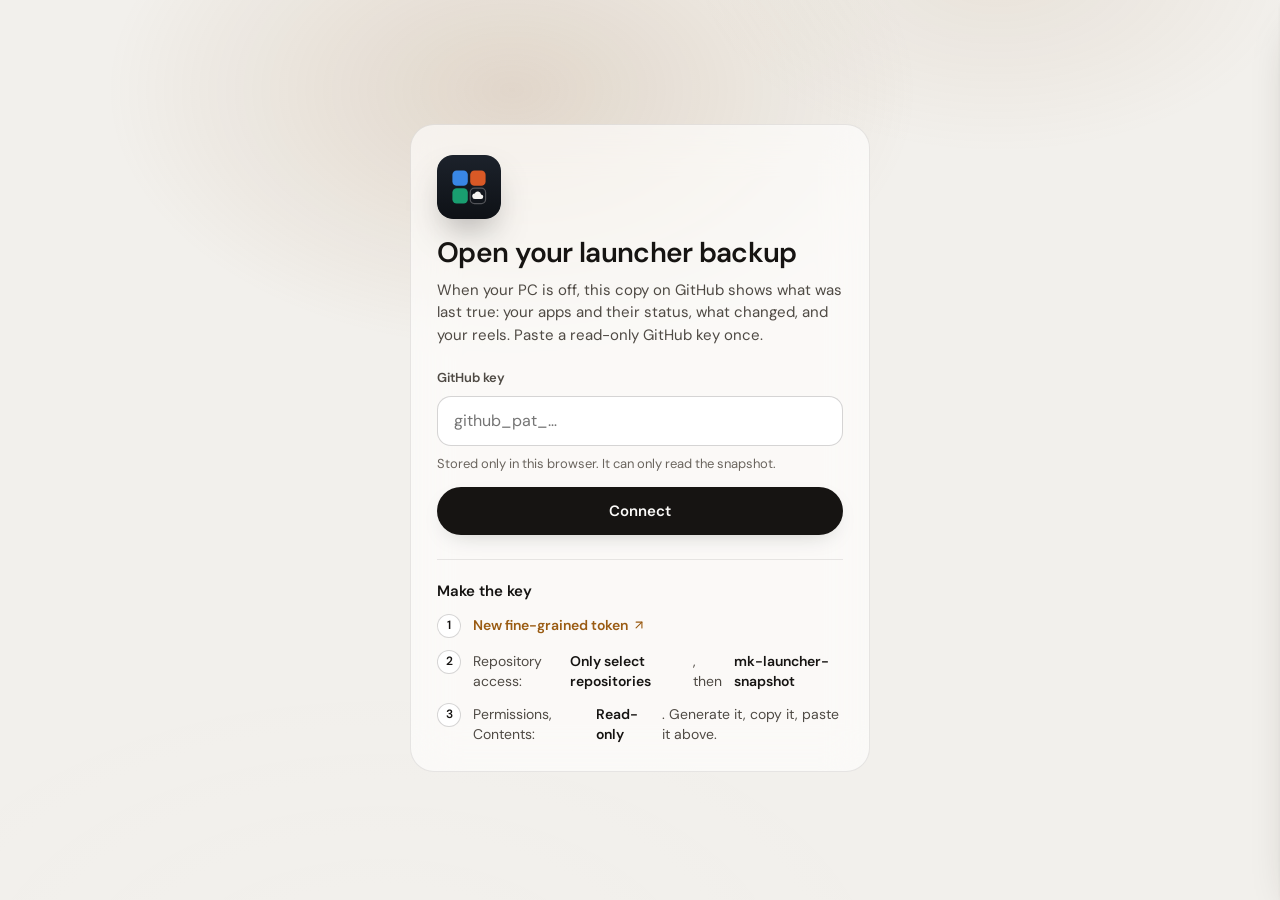
==== news/index.html @ 752cb2a4 "Publish the launcher shell 1.3.0" ====
<!doctype html>
<html lang="en">
<head>
  <meta charset="utf-8">
  <meta name="mkl-mode" content="backup">
  <meta name="mkl-snapshot" content="Mohamed3042/mk-launcher-snapshot">
  <meta http-equiv="Content-Security-Policy" content="default-src 'self'; script-src 'self'; style-src 'self' 'unsafe-inline'; img-src 'self' data: blob: https:; connect-src 'self' https:; font-src 'self'; manifest-src 'self'; worker-src 'self'; media-src 'self' blob:; frame-src 'none'; object-src 'none'; base-uri 'none'; form-action 'none'">
  <meta name="referrer" content="no-referrer">
  <meta name="viewport" content="width=device-width, initial-scale=1, viewport-fit=cover">
  <title>MK News · Backup</title>
  <meta name="description" content="Mohamed's AI news: what changed and what it means for his own apps.">
  <meta name="color-scheme" content="dark">
  <meta name="theme-color" content="#0b0908">
  <meta name="apple-mobile-web-app-capable" content="yes">
  <meta name="mobile-web-app-capable" content="yes">
  <meta name="apple-mobile-web-app-status-bar-style" content="black-translucent">
  <meta name="apple-mobile-web-app-title" content="MK News">
  <link rel="manifest" href="../manifest.webmanifest">
  <link rel="icon" href="../icons/news.svg" type="image/svg+xml">
  <link rel="apple-touch-icon" href="../icons/news-apple-touch-icon.png">
  <link rel="preload" href="../fonts/dm-sans-latin-400-normal.woff2" as="font" type="font/woff2" crossorigin>
  <link rel="preload" href="../fonts/dm-sans-latin-600-normal.woff2" as="font" type="font/woff2" crossorigin>
  <link rel="preload" href="../fonts/cormorant-garamond-latin-500-normal.woff2" as="font" type="font/woff2" crossorigin>
  <link rel="stylesheet" href="news.css">
  <script type="module" src="news.js"></script>
</head>
<body data-view="home">
  <a class="skip" href="#view">Skip to the stories</a>
  <div class="light" id="light" aria-hidden="true"><canvas width="48" height="27"></canvas></div>
  <header class="bar" id="bar"><span class="wordmark">MK News</span></header>
  <div class="masthead">
    <nav class="chips" id="chips" aria-label="Topics"></nav>
    <p class="edition" id="edition" aria-live="polite"></p>
  </div>
  <main id="view" tabindex="-1"></main>
  <nav class="tabbar" id="tabbar" aria-label="Sections"></nav>
  <div class="sheet" id="sheet" hidden></div>
  <div class="toast" id="toast" role="status" aria-live="polite"></div>
  <noscript><p style="padding:24px;color:#f7f2ea">MK News needs JavaScript.</p></noscript>
</body>
</html>
---- news/news.css ----
/* MK News, the Newsreel. Its own world, the sibling of MK Cinema: a warm dark room lit by the story on show
   (ambient.js), frosted capsules for the controls that float over pictures, one white pill for the action that
   matters (Ask Claude), amber for kickers. Cormorant Garamond for the wordmark and headlines in rows, DM Sans for
   everything you operate. No launcher styles are loaded here. */

@font-face { font-family: "Cormorant Garamond"; src: url("../fonts/cormorant-garamond-latin-400-normal.woff2") format("woff2"); font-weight: 400; font-display: swap; }
@font-face { font-family: "Cormorant Garamond"; src: url("../fonts/cormorant-garamond-latin-500-normal.woff2") format("woff2"); font-weight: 500; font-display: swap; }
@font-face { font-family: "DM Sans"; src: url("../fonts/dm-sans-latin-400-normal.woff2") format("woff2"); font-weight: 400; font-display: swap; }
@font-face { font-family: "DM Sans"; src: url("../fonts/dm-sans-latin-600-normal.woff2") format("woff2"); font-weight: 600; font-display: swap; }
@font-face {
  font-family: "Noto Sans Arabic"; src: url("../fonts/noto-sans-arabic-arabic-400-normal.woff2") format("woff2");
  font-weight: 400; font-display: swap; unicode-range: U+0600-06FF, U+0750-077F, U+08A0-08FF, U+FB50-FDFF, U+FE70-FEFF;
}
@font-face {
  font-family: "Noto Sans Arabic"; src: url("../fonts/noto-sans-arabic-arabic-600-normal.woff2") format("woff2");
  font-weight: 600; font-display: swap; unicode-range: U+0600-06FF, U+0750-077F, U+08A0-08FF, U+FB50-FDFF, U+FE70-FEFF;
}

:root {
  color-scheme: dark;
  --ink: #0b0908;                         /* the room: warm near-black, never blue */
  --card-bg: rgb(20 16 14 / 0.8);
  --text: #f7f2ea;
  --text-2: #cdc3b6;
  --text-3: #998e82;
  --amber: #e8a24a;                       /* kickers, bars, accents */
  --amber-2: #f4cb91;
  --amber-3: #b9772f;
  --amber-soft: rgb(232 162 74 / 0.13);
  --coral: #ef7a5d;
  --green: #4fd394;
  --line: rgb(255 236 214 / 0.085);
  --line-2: rgb(255 236 214 / 0.15);
  --glass: rgb(255 244 232 / 0.085);
  --glass-hover: rgb(255 244 232 / 0.16);
  --glass-line: rgb(255 240 225 / 0.15);
  --glass-edge: inset 0 1px 0 rgb(255 255 255 / 0.1);
  --smoke: rgb(18 14 12 / 0.46);
  --frost: blur(22px) saturate(150%);
  --warm: radial-gradient(120% 140% at 88% 38%, rgb(232 162 74 / 0.5), rgb(122 66 24 / 0.22) 42%, transparent 72%), linear-gradient(100deg, #0d0a09 30%, #24170d);
  --serif: "Cormorant Garamond", "Noto Sans Arabic", "Iowan Old Style", Georgia, serif;
  --sans: "DM Sans", "Noto Sans Arabic", ui-sans-serif, system-ui, -apple-system, "Segoe UI", sans-serif;
  --ease: cubic-bezier(0.2, 0.8, 0.2, 1);
  --g: clamp(18px, 3.9vw, 56px);          /* page gutter: 56 px at 1440 */
  --r-card: 16px;
  --safe-b: env(safe-area-inset-bottom, 0px);
  --panel: #1a1512;                       /* charts.js rings its dots with this */
}

/* ---------- base ---------- */
*, *::before, *::after { box-sizing: border-box; }
html { background: var(--ink); -webkit-text-size-adjust: 100%; text-size-adjust: 100%; }
body {
  margin: 0; min-width: 300px; min-height: 100svh; position: relative; isolation: isolate; overflow-x: clip;
  background: var(--ink); color: var(--text); font: 400 15px/1.5 var(--sans);
  -webkit-font-smoothing: antialiased; -moz-osx-font-smoothing: grayscale; caret-color: var(--amber);
}
a { color: inherit; text-decoration: none; }
button, input, textarea { font: inherit; color: inherit; }
button { -webkit-tap-highlight-color: transparent; touch-action: manipulation; }
a { -webkit-tap-highlight-color: transparent; }
:focus-visible { outline: 2px solid #fff; outline-offset: 3px; }
::selection { background: rgb(232 162 74 / 0.38); color: #fff; }
.sr { position: absolute; width: 1px; height: 1px; overflow: hidden; clip: rect(0 0 0 0); white-space: nowrap; }
.skip { position: absolute; left: 12px; top: -60px; z-index: 99; padding: 13px 18px; border-radius: 999px; background: #fff; color: #0b0908; font-weight: 600; }
.skip:focus { top: 12px; }
.i { width: 18px; height: 18px; flex: none; }
#view { outline: none; padding-bottom: 24px; }

/* ---------- the light: the billboard's picture as a soft wash under the top of the page ---------- */
.light {
  position: absolute; inset: 0 0 auto; height: min(1250px, 150vh); z-index: -2; overflow: hidden; pointer-events: none;
  opacity: 0; transition: opacity 1.6s var(--ease);
  -webkit-mask-image: linear-gradient(#000 40%, transparent); mask-image: linear-gradient(#000 40%, transparent);
}
.light canvas { position: absolute; inset: -12%; width: 124%; height: 124%; filter: blur(64px) saturate(1.3) brightness(0.48); }
.light::after { content: ""; position: absolute; inset: 0; background: linear-gradient(90deg, rgb(11 9 8 / 0.9), rgb(11 9 8 / 0.58) 34%, rgb(11 9 8 / 0.16) 60%, transparent 80%); }
.light.lit { opacity: 0.95; }
.light.lit.dim { opacity: 0.42; }

/* ---------- frosted pieces ---------- */
.glassy, .tabs, .search, .round, .seg, .pill.glass {
  -webkit-backdrop-filter: var(--frost); backdrop-filter: var(--frost);
}
.round {
  display: grid; place-items: center; width: 44px; height: 44px; padding: 0; border-radius: 50%; cursor: pointer;
  background: var(--glass); border: 1px solid var(--glass-line); box-shadow: var(--glass-edge); color: #fff;
  transition: background 0.25s, opacity 0.3s, transform 0.3s var(--ease);
}
.round .i { width: 20px; height: 20px; }
.round.sm { width: 32px; height: 32px; }
.round.sm .i { width: 16px; height: 16px; }
.round:hover { background: var(--glass-hover); }
.round:disabled { opacity: 0.3; cursor: default; }
.round:active:not(:disabled) { transform: scale(0.94); }

.pill {
  position: relative; display: inline-flex; align-items: center; justify-content: center; gap: 9px; flex: none;
  height: 38px; padding: 0 19px 0 15px; border-radius: 999px; border: 0; cursor: pointer; white-space: nowrap;
  font: 600 14.5px/1 var(--sans); letter-spacing: 0.005em;
  transition: transform 0.3s var(--ease), background 0.25s, box-shadow 0.25s, color 0.25s, border-color 0.25s;
}
.pill .i { width: 17px; height: 17px; }
.pill.white { background: #fff; color: #0b0908; box-shadow: 0 12px 30px -14px rgb(0 0 0 / 0.75); }
.pill.white:hover { background: #fff8ef; transform: scale(1.03); }
.pill.glass { background: rgb(255 244 232 / 0.1); color: #fff; border: 1px solid rgb(255 240 225 / 0.2); box-shadow: var(--glass-edge); }
.pill.glass:hover { background: rgb(255 244 232 / 0.18); transform: scale(1.03); }
.pill.glass[aria-pressed="true"] { color: var(--amber-2); border-color: rgb(232 162 74 / 0.42); }
.pill.quiet { background: none; color: var(--text-2); border: 1px solid var(--line-2); }
.pill.quiet:hover { color: #fff; border-color: rgb(255 240 225 / 0.3); }
.pill:active { transform: scale(0.97); }
.pill.lg { height: 48px; padding: 0 28px 0 22px; gap: 11px; font-size: 16.5px; }
.pill.lg .i { width: 20px; height: 20px; }
.pill.sm { height: 34px; padding: 0 15px 0 12px; gap: 7px; font-size: 13.5px; }
.pill.sm .i { width: 15px; height: 15px; }

/* A 44 px tap target that draws a slimmer pill inside it. */
.chip {
  position: relative; isolation: isolate; display: inline-flex; align-items: center; justify-content: center; flex: none;
  min-height: 44px; padding: 0 17px; border: 0; border-radius: 999px; background: none; cursor: pointer; white-space: nowrap;
  color: rgb(255 248 240 / 0.9); font: 400 13.5px/1 var(--sans); transition: color 0.25s;
}
.chip::before {
  content: ""; position: absolute; inset: 6px 0; z-index: -1; border-radius: 999px;
  background: var(--smoke); border: 1px solid var(--glass-line); box-shadow: var(--glass-edge);
  -webkit-backdrop-filter: var(--frost); backdrop-filter: var(--frost); transition: background 0.25s, border-color 0.25s;
}
.chip:hover::before { background: var(--glass-hover); }
.chip[aria-pressed="true"], .chip[aria-current="page"], .chip[aria-current="true"] { color: #0b0908; font-weight: 600; }
.chip[aria-pressed="true"]::before, .chip[aria-current="page"]::before, .chip[aria-current="true"]::before { background: #fff; border-color: #fff; }
.chip.sm { padding: 0 14px; font-size: 13px; }
.chip.sm::before { inset: 7px 0; }

.link {
  display: inline-flex; align-items: center; gap: 6px; padding: 0; border: 0; background: none; cursor: pointer;
  color: var(--amber-2); font: inherit; text-decoration: none;
}
.link:hover { color: #fff; }
.link .i { width: 14px; height: 14px; }
.link:disabled { opacity: 0.5; cursor: default; }

/* ---------- the bar: wordmark, tabs, search, the way back ---------- */
.bar {
  position: sticky; top: 0; z-index: 40; display: flex; align-items: center; gap: 20px;
  padding: calc(12px + env(safe-area-inset-top, 0px)) var(--g) 8px;
  background: rgb(11 9 8 / calc(var(--bar, 0) * 0.74));
  -webkit-backdrop-filter: blur(calc(var(--bar, 0) * 22px)) saturate(calc(1 + var(--bar, 0) * 0.4));
  backdrop-filter: blur(calc(var(--bar, 0) * 22px)) saturate(calc(1 + var(--bar, 0) * 0.4));
  box-shadow: 0 1px 0 rgb(255 240 225 / calc(var(--bar, 0) * 0.07));
}
.wordmark { flex: 1 1 0; min-width: max-content; font: 500 42px/1 var(--serif); letter-spacing: -0.01em; color: #fff; white-space: nowrap; padding: 4px 0; }
.bar-mid { flex: none; display: flex; align-items: center; gap: 16px; }
.tabs {
  position: relative; display: flex; padding: 4px; border-radius: 999px;
  background: var(--glass); border: 1px solid var(--glass-line); box-shadow: var(--glass-edge), 0 10px 30px rgb(0 0 0 / 0.25);
}
.tab {
  position: relative; z-index: 1; display: grid; place-items: center; min-height: 36px; padding: 0 27px; border-radius: 999px;
  color: rgb(255 248 240 / 0.86); font: 600 14px/1 var(--sans); transition: color 0.35s var(--ease);
}
.tab:hover { color: #fff; }
.tab[aria-current="page"] { color: #0b0908; }
.tabs > .ink, .seg > .ink {
  position: absolute; left: 0; top: 4px; bottom: 4px; width: var(--w, 0); border-radius: 999px; background: #fff;
  box-shadow: 0 2px 12px rgb(0 0 0 / 0.25); transform: translateX(var(--x, 0)); opacity: 0;
}
.ready > .ink { transition: transform 0.45s var(--ease), width 0.45s var(--ease), opacity 0.2s; }
.search {
  display: flex; align-items: center; gap: 10px; width: 290px; height: 46px; padding: 0 18px; border-radius: 999px; cursor: text;
  background: var(--smoke); border: 1px solid var(--glass-line); box-shadow: var(--glass-edge); color: var(--text-2);
}
.search:focus-within { box-shadow: 0 0 0 2px rgb(255 255 255 / 0.85); }
.search input { flex: 1; min-width: 0; height: 100%; border: 0; background: none; outline: none; color: var(--text); font: 400 14.5px var(--sans); }
.search input::placeholder { color: var(--text-3); }
.search input::-webkit-search-cancel-button { -webkit-appearance: none; appearance: none; }
.bar-end { flex: 1 1 0; display: flex; align-items: center; justify-content: flex-end; gap: 10px; }
.launcher { display: inline-flex; align-items: center; gap: 7px; padding: 10px 2px; color: rgb(255 248 240 / 0.92); font-size: 14px; text-shadow: 0 1px 2px rgb(0 0 0 / 0.6), 0 0 18px rgb(0 0 0 / 0.9); transition: color 0.2s; }
.launcher .i { filter: drop-shadow(0 0 6px rgb(0 0 0 / 0.9)); }
.launcher:hover { color: #fff; }
.launcher .i { width: 16px; height: 16px; }
.phone-only { display: none; }

/* ---------- masthead: topic chips and the edition line ---------- */
.masthead { display: flex; flex-direction: column; padding: 0 var(--g); }
.chips { display: flex; flex-wrap: wrap; justify-content: center; gap: 0 10px; margin-top: -8px; }
.edition { margin: 0; display: flex; flex-wrap: wrap; align-items: center; color: var(--text-2); font-size: 14px; min-height: 24px; }
.edition i { font-style: normal; margin: 0 9px; color: var(--text-3); }
.edition .ed-a { display: inline-flex; align-items: center; gap: 7px; }
.edition .ed-a .i { width: 16px; height: 16px; color: var(--amber); }
.edition .link { color: var(--text-2); }
.edition .link:hover { color: #fff; }
.page .empty { margin: 8px 0 0; }
.pulse { width: 8px; height: 8px; border-radius: 50%; background: var(--amber); animation: pulse 1.3s ease-in-out infinite; }
@keyframes pulse { 50% { opacity: 0.3; transform: scale(0.7); } }
body[data-view="saved"] .chips { display: none; }
body[data-view="discover"] .masthead { margin-bottom: 4px; }

.wordmark, .row-head h2, .card .title, .panel .slide .title, .item-title, .list-head h1, .serif-h, .glass-card h3, .sheet-head h2, .empty h1, .empty h2 { font-variant-numeric: lining-nums; }

/* ---------- kicker: SOURCE · time ---------- */
.kicker { margin: 0; display: flex; flex-wrap: wrap; align-items: baseline; font: 400 12.5px/1.4 var(--sans); letter-spacing: 0.06em; color: var(--text-3); }
.kicker b { font-weight: 400; color: var(--amber); text-transform: uppercase; }
.kicker span { letter-spacing: 0.01em; }
.kicker i { font-style: normal; margin: 0 7px; color: var(--text-3); }

/* ---------- billboard ---------- */
.billboard { position: relative; padding: 26px var(--g) 16px; overflow-x: clip; }
.hero-art {
  position: absolute; z-index: -1; top: calc(-1 * var(--lift, 0px)); right: 0; width: min(72vw, 1240px); aspect-ratio: 16 / 9; pointer-events: none;
  -webkit-mask-image: linear-gradient(90deg, transparent 0%, #000 36%), linear-gradient(rgb(0 0 0 / 0.32), #000 20%, #000 56%, transparent 97%);
  -webkit-mask-composite: source-in;
  mask-image: linear-gradient(90deg, transparent 0%, #000 36%), linear-gradient(rgb(0 0 0 / 0.32), #000 20%, #000 56%, transparent 97%);
  mask-composite: intersect;
}
.hero-img { display: block; width: 100%; height: 100%; object-fit: cover; object-position: 62% 50%; opacity: 0; transform: scale(1.03); transition: opacity 1.4s var(--ease), transform 2.4s var(--ease); }
.hero-img.on { opacity: 1; transform: none; }
.hero-copy { position: relative; max-width: 640px; }
.billboard .kicker { font-size: 14px; }
.billboard h1 {
  margin: 10px 0 0; font: 600 clamp(36px, 3.5vw, 58px)/0.98 var(--sans); letter-spacing: -0.028em; color: #fff;
  text-wrap: balance; text-shadow: 0 4px 40px rgb(0 0 0 / 0.4);
}
.billboard h1 a:hover { text-decoration: underline; text-decoration-thickness: 2px; text-underline-offset: 6px; text-decoration-color: rgb(255 255 255 / 0.35); }
.hero-line { margin: 10px 0 0; max-width: 580px; color: var(--text-2); font-size: 16px; white-space: nowrap; overflow: hidden; text-overflow: ellipsis; }
.hero-line.why { display: flex; gap: 8px; align-items: center; color: #fbe5c4; }
.hero-line .i { color: var(--amber); }
.billboard .acts { display: flex; flex-wrap: wrap; gap: 12px; margin-top: 18px; }

/* ---------- rows ---------- */
.rows { display: flex; flex-direction: column; gap: 18px; }
.row-head { display: flex; align-items: center; gap: 14px; padding: 0 var(--g); min-height: 40px; }
.row-head h2 { margin: 0; font: 500 30px/1.1 var(--serif); letter-spacing: -0.005em; color: #fff; }
.row-head h2 a:hover { color: var(--amber-2); }
.see { margin-left: auto; display: inline-flex; align-items: center; gap: 2px; min-height: 40px; color: var(--text-2); font-size: 14px; transition: color 0.2s; }
.see .i { width: 16px; height: 16px; }
.see:hover { color: #fff; }
.paddles { display: none; gap: 8px; }
.row-head .paddles { margin-left: 4px; }
.panel .row-head .paddles { margin-left: auto; }
.viewport { position: relative; }
.track {
  display: flex; gap: 14px; overflow-x: auto; overscroll-behavior-x: contain; scroll-snap-type: x mandatory;
  scroll-padding-inline: var(--g); padding: 10px var(--g) 22px; margin: -2px 0 -14px; scrollbar-width: none;
}
.track::-webkit-scrollbar { display: none; }
.track > * { scroll-snap-align: start; flex: none; }
.edge {
  display: none; position: absolute; top: 10px; bottom: 22px; z-index: 3; width: 64px; padding: 0; border: 0; cursor: pointer;
  place-items: center; color: #fff; opacity: 0; transition: opacity 0.35s var(--ease);
}
.edge.next { right: 0; background: linear-gradient(90deg, transparent, rgb(11 9 8 / 0.9) 72%); }
.edge.prev { left: 0; background: linear-gradient(270deg, transparent, rgb(11 9 8 / 0.9) 72%); }
.edge .i { width: 30px; height: 30px; transition: transform 0.25s var(--ease); }
.edge:hover .i { transform: scale(1.2); }

/* ---------- art: topic artwork (or the story's own picture) behind a card ---------- */
.art { position: absolute; inset: 0; z-index: -1; overflow: hidden; pointer-events: none; }
.art::before {
  content: ""; position: absolute; inset: 0; background-image: var(--art, var(--warm)); background-size: cover; background-repeat: no-repeat;
  background-position: var(--pos, 70% 50%); transform: scale(var(--zoom, 1)); transform-origin: var(--pos, 70% 50%);
  transition: transform 0.9s var(--ease);
}
.art::after {
  content: ""; position: absolute; inset: 0;
  background: linear-gradient(90deg, rgb(12 9 8 / 0.95) 0%, rgb(12 9 8 / 0.84) 30%, rgb(12 9 8 / 0.3) 60%, rgb(12 9 8 / 0) 80%),
              linear-gradient(0deg, rgb(12 9 8 / 0.4), transparent 45%);
}
.art .pic {
  position: absolute; top: 0; right: 0; width: 64%; height: 100%; object-fit: cover; opacity: 0; transition: opacity 0.8s var(--ease);
  -webkit-mask-image: linear-gradient(90deg, transparent, #000 42%); mask-image: linear-gradient(90deg, transparent, #000 42%);
}
.art .pic { filter: brightness(0.8) saturate(0.76) sepia(0.16) contrast(1.04); }
.art .pic.on { opacity: 1; }

/* ---------- cards ---------- */
.card {
  --cw: min(440px, 31vw);
  position: relative; isolation: isolate; display: flex; width: var(--cw); min-height: 176px; border-radius: var(--r-card); overflow: hidden;
  background: var(--card-bg); box-shadow: inset 0 0 0 1px var(--line-2), 0 18px 40px -26px rgb(0 0 0 / 0.9);
  transition: transform 0.45s var(--ease), box-shadow 0.45s var(--ease);
}
.card.wide { --cw: min(660px, 46vw); }
.card:hover { transform: translateY(-4px); box-shadow: inset 0 0 0 1px rgb(255 236 214 / 0.26), 0 28px 50px -24px rgb(0 0 0 / 0.95); }
.card:hover .art::before { transform: scale(calc(var(--zoom, 1) * 1.04)); }
.card { --text-w: 66%; }
.card.wide { --text-w: 60%; }
.card .body { display: flex; flex-direction: column; flex: 1; min-width: 0; padding: 15px 22px 15px; }
.card .kicker, .card .title, .card .state, .card .note, .panel .slide > .kicker, .panel .slide > .title, .panel .slide > .note { max-width: var(--text-w); }
.card .title {
  margin: 7px 0 0; font: 500 24px/1.08 var(--serif); letter-spacing: -0.003em; color: #fff; text-wrap: pretty;
  display: -webkit-box; -webkit-box-orient: vertical; -webkit-line-clamp: 3; overflow: hidden;
}
.card.wide .title { font-size: 25px; -webkit-line-clamp: 2; }
.card .title a:hover { text-decoration: underline; text-decoration-thickness: 1px; text-underline-offset: 4px; text-decoration-color: rgb(255 255 255 / 0.4); }
.stretch::after { content: ""; position: absolute; inset: 0; z-index: 0; border-radius: inherit; }
.stretch:focus-visible { outline: none; }
.stretch:focus-visible::after { outline: 2px solid #fff; outline-offset: -2px; border-radius: var(--r-card); }
.item .stretch:focus-visible::after { outline-offset: 4px; border-radius: 14px; }
.card .acts, .panel .acts, .card .provs, .panel-foot .acts { position: relative; z-index: 1; display: flex; gap: 10px; flex-wrap: wrap; }
.card .acts { margin-top: auto; padding-top: 12px; }
.state { display: inline-flex; align-items: center; gap: 8px; margin: 7px 0 0; font: 600 14.5px/1.3 var(--sans); }
.state .i { width: 11px; height: 11px; }
.state.ok { color: var(--green); }
.state.bad { color: var(--coral); }
.state.big { font-size: 16px; color: #fff; }
.state.big.ok .i { color: var(--green); }
.state.big.bad .i { color: var(--coral); }
.note { margin: 3px 0 0; color: var(--text-2); font-size: 14px; line-height: 1.4; }
.card .note { display: -webkit-box; -webkit-box-orient: vertical; -webkit-line-clamp: 2; overflow: hidden; }
.note.why { display: flex; gap: 7px; color: #fbe5c4; }
.note.why .i { width: 15px; height: 15px; margin-top: 2px; color: var(--amber); }

/* Models & prices: this week's numbers as two amber bars, then the price comparison */
.short-row .card { min-height: 128px; }
.card.digest { --cw: min(900px, 62vw); display: grid; grid-template-columns: minmax(0, 50%) minmax(170px, 26%) 1fr; }
.card.digest { --text-w: 100%; }
.card.digest .body { padding-bottom: 16px; }
.card.digest .title { -webkit-line-clamp: 2; }
.card.digest .art::after { background: linear-gradient(90deg, rgb(12 9 8 / 0.96) 0%, rgb(12 9 8 / 0.88) 55%, rgb(12 9 8 / 0.2) 80%, transparent 92%); }
.mbars { align-self: center; display: grid; gap: 14px; padding: 0 8px 0 4px; }
.mbar { display: grid; grid-template-columns: 84px minmax(40px, 1fr) 20px; align-items: center; gap: 12px; color: var(--text); font-size: 13.5px; }
.mbar i { position: relative; height: 10px; border-radius: 5px; background: rgb(255 236 214 / 0.1); overflow: hidden; }
.mbar i::before { content: ""; position: absolute; inset: 0 auto 0 0; width: calc(var(--v) * 100%); border-radius: 5px; background: linear-gradient(90deg, #f4c27e, var(--amber)); transform-origin: left; animation: grow 1.1s var(--ease) 0.2s both; }
.mbar b { font-weight: 600; color: var(--text); font-size: 13.5px; }
@keyframes grow { from { transform: scaleX(0); } }
.card.compare { --cw: min(470px, 33vw); background: rgb(24 19 17 / 0.84); }
.card.compare { --text-w: 100%; }
.card.compare .title { margin-top: 0; }
.provs { display: flex; flex-wrap: wrap; gap: 0 8px; margin-top: auto; padding-top: 8px; }
.provs .chip { min-height: 40px; padding: 0 13px; font-size: 13px; }

/* ---------- the trio: Trending repos, Papers, Outages ---------- */
.trio { display: grid; grid-template-columns: 1.14fr 1fr 0.94fr; gap: 14px; padding: 0 var(--g); align-items: stretch; }
.trio.n2 { grid-template-columns: 1fr 1fr; }
.trio.n1 { grid-template-columns: 1fr; }
.panel {
  position: relative; isolation: isolate; overflow: hidden; display: flex; flex-direction: column; min-width: 0; min-height: 196px;
  border-radius: var(--r-card); background: var(--card-bg); box-shadow: inset 0 0 0 1px var(--line-2); padding: 14px 0 18px;
}
.panel .row-head { padding: 0 16px 0 20px; min-height: 40px; }
.panel .row-head h2 { font-size: 27px; }
.panel .viewport { flex: 1; display: flex; }
.panel .track { flex: 1; gap: 10px; padding: 8px 20px 6px; margin: 0; scroll-padding-inline: 20px; }
.panel.lit .track { gap: 40px; }
.panel .slide { --text-w: 70%; flex: 0 0 100%; display: flex; flex-direction: column; min-width: 0; }
.panel .slide .title { margin: 6px 0 0; font: 500 22px/1.12 var(--serif); color: #fff; display: -webkit-box; -webkit-box-orient: vertical; -webkit-line-clamp: 2; overflow: hidden; }
.panel .slide .title a:hover { text-decoration: underline; text-underline-offset: 4px; text-decoration-color: rgb(255 255 255 / 0.4); }
.panel .slide .acts { margin-top: auto; padding-top: 14px; }
.panel .slide .state { margin-top: 2px; }
.panel.lit .art::after { background: linear-gradient(90deg, rgb(12 9 8 / 0.95) 0%, rgb(12 9 8 / 0.82) 38%, rgb(12 9 8 / 0.25) 66%, transparent 86%); }
.tile {
  flex: 0 0 calc((100% - 20px) / 2.35); display: flex; align-items: center; gap: 11px; min-width: 0; height: 66px; padding: 0 14px 0 12px;
  border-radius: 12px; border: 1px solid var(--line); background: rgb(255 244 232 / 0.045); color: var(--text); text-align: left; cursor: pointer;
  transition: background 0.25s, border-color 0.25s, box-shadow 0.25s;
}
.tile:hover { background: rgb(255 244 232 / 0.08); }
.tile[aria-pressed="true"] { border-color: rgb(255 255 255 / 0.5); background: rgb(255 244 232 / 0.09); box-shadow: 0 0 0 1px rgb(255 255 255 / 0.12); }
.tile.ghost { cursor: default; animation: shimmer 1.6s linear infinite; background: linear-gradient(90deg, rgb(255 244 232 / 0.03), rgb(255 244 232 / 0.07), rgb(255 244 232 / 0.03)); background-size: 200% 100%; }
.gh { flex: none; display: grid; place-items: center; width: 32px; height: 32px; border-radius: 50%; background: rgb(255 255 255 / 0.94); color: #0b0908; }
.gh .i { width: 18px; height: 18px; }
.gh.lg { width: 44px; height: 44px; }
.gh.lg .i { width: 24px; height: 24px; }
.tile-text { display: grid; gap: 4px; min-width: 0; }
.tile-name { font: 600 13px/1.18 var(--sans); overflow-wrap: anywhere; display: -webkit-box; -webkit-box-orient: vertical; -webkit-line-clamp: 2; overflow: hidden; }
.tile-meta { display: flex; align-items: center; gap: 4px; min-width: 0; overflow: hidden; color: var(--amber); font-size: 12.5px; line-height: 1; white-space: nowrap; }
.tile-meta .i { width: 13px; height: 13px; }
.tile-meta em { font-style: normal; color: var(--text-3); margin-left: 6px; }
.panel-foot { padding: 4px 20px 0; }
.panel-foot .note { margin: 0 0 12px; white-space: nowrap; overflow: hidden; text-overflow: ellipsis; color: var(--text-3); font-size: 13.5px; }
.panel-foot .note b { color: var(--text); font-weight: 600; }
.panel-foot .note a:hover b { color: var(--amber-2); }

/* ---------- Discover ---------- */
.page { padding: 22px var(--g) 40px; }
.seg {
  position: relative; display: inline-flex; padding: 4px; border-radius: 999px; max-width: 100%;
  background: var(--glass); border: 1px solid var(--glass-line); box-shadow: var(--glass-edge);
}
.seg > a, .seg > button {
  position: relative; z-index: 1; display: inline-flex; align-items: center; justify-content: center; gap: 8px; min-height: 38px; padding: 0 20px;
  border: 0; border-radius: 999px; background: none; cursor: pointer; white-space: nowrap;
  color: rgb(255 248 240 / 0.86); font: 600 14px/1 var(--sans); transition: color 0.35s var(--ease);
}
.seg > a:hover, .seg > button:hover { color: #fff; }
.seg > [aria-current="page"], .seg > [aria-pressed="true"] { color: #0b0908 !important; }
.seg .i { width: 16px; height: 16px; }
.page > .seg { margin-bottom: 26px; }
.disc { display: grid; grid-template-columns: minmax(0, 1fr) 360px; gap: 44px; align-items: start; }
.disc-side { position: sticky; top: 92px; display: grid; gap: 14px; }
.list-head { margin-bottom: 8px; }
.list-head h1 { margin: 0; font: 500 46px/1.04 var(--serif); letter-spacing: -0.01em; color: #fff; overflow-wrap: anywhere; }
.list-head p { margin: 8px 0 0; color: var(--text-2); font-size: 15px; max-width: 720px; }
.list-head .link { margin-left: 10px; }
.serif-h { margin: 34px 0 6px; font: 500 32px/1.1 var(--serif); color: #fff; }
.serif-h span { font: 400 15px var(--sans); color: var(--text-3); margin-left: 8px; }
.items { display: flex; flex-direction: column; }
.item { position: relative; display: grid; grid-template-columns: 208px minmax(0, 1fr); column-gap: 24px; row-gap: 0; padding: 22px 0; border-top: 1px solid var(--line); }
.item .item-foot .acts, .item .item-foot .why { position: relative; z-index: 1; }
.item > .thumb, .item > .gh { grid-row: 1 / span 2; }
.item-foot { grid-column: 2; min-width: 0; }
.items > .item:first-child { border-top: 0; }
.thumb { position: relative; isolation: isolate; display: block; aspect-ratio: 16 / 9; border-radius: 12px; overflow: hidden; box-shadow: inset 0 0 0 1px var(--line-2); align-self: start; }
.thumb .art::after { background: linear-gradient(0deg, rgb(12 9 8 / 0.3), transparent 50%); }
.thumb .pic { width: 100%; -webkit-mask-image: none; mask-image: none; }
.item:hover .thumb .art::before { transform: scale(calc(var(--zoom, 1) * 1.05)); }
.item:hover .item-title a { text-decoration: underline; text-decoration-thickness: 1px; text-underline-offset: 4px; text-decoration-color: rgb(255 255 255 / 0.4); }
.item-body { min-width: 0; }
.item-title { margin: 7px 0 0; font: 500 24px/1.14 var(--serif); color: #fff; text-wrap: pretty; overflow-wrap: anywhere; }
.item-title a:hover { text-decoration: underline; text-decoration-thickness: 1px; text-underline-offset: 4px; text-decoration-color: rgb(255 255 255 / 0.4); }
.item-sum { margin: 7px 0 0; color: var(--text-2); font-size: 14.5px; line-height: 1.5; display: -webkit-box; -webkit-box-orient: vertical; -webkit-line-clamp: 2; overflow: hidden; overflow-wrap: anywhere; }
.item .state { margin-top: 8px; font-size: 14px; }
.why { display: flex; gap: 9px; align-items: flex-start; margin: 12px 0 0; padding: 10px 14px; border-radius: 12px; background: var(--amber-soft); color: #fbe5c4; font-size: 14px; line-height: 1.45; }
.why .i { width: 16px; height: 16px; margin-top: 2px; color: var(--amber); }
.item .acts { display: flex; align-items: center; flex-wrap: wrap; gap: 8px; margin-top: 14px; }
.item .acts .tags { margin-left: 4px; }
.tags { display: inline-flex; flex-wrap: wrap; gap: 6px; margin-left: 4px; }
.tag { display: inline-flex; align-items: center; gap: 5px; height: 26px; padding: 0 11px; border-radius: 999px; background: rgb(255 244 232 / 0.06); color: var(--text-2); font-size: 12.5px; white-space: nowrap; }
.tag .i { width: 13px; height: 13px; color: var(--amber); }
.tag.amber { background: var(--amber-soft); color: var(--amber-2); }
.grow { flex: 1; }
.item.repo { grid-template-columns: 44px minmax(0, 1fr); gap: 18px; }
.more { display: flex; justify-content: center; padding: 18px 0 8px; }
.quiet-box { margin: 10px 0; padding: 18px 20px; border-radius: 14px; background: rgb(255 244 232 / 0.04); border: 1px solid var(--line); color: var(--text-2); }
.quiet-box b { color: #fff; font-weight: 600; }
.chip-row { display: flex; flex-wrap: wrap; gap: 0 8px; margin: -6px 0 14px; }
.section { margin-top: 10px; }

.glass-card {
  position: relative; padding: 18px 20px 20px; border-radius: var(--r-card); min-width: 0;
  background: rgb(24 19 16 / 0.62); border: 1px solid var(--line); box-shadow: var(--glass-edge);
  -webkit-backdrop-filter: var(--frost); backdrop-filter: var(--frost);
}
.glass-card h3 { margin: 0; font: 500 25px/1.1 var(--serif); color: #fff; }
.glass-card .sub { margin: 4px 0 14px; color: var(--text-3); font-size: 13px; }
.glass-card > .link { margin-top: 12px; font-size: 14px; }
.glass-card .quiet-box { margin: 4px 0 0; font-size: 14px; }
.glass-card .provs { margin: 0 0 6px; padding: 0; }
.charts { display: grid; grid-template-columns: repeat(2, minmax(0, 1fr)); gap: 16px; }
.charts .wide { grid-column: 1 / -1; }
.items.repos { margin-top: 14px; }
.legend { display: flex; gap: 18px; margin: 4px 0 10px; color: var(--text-2); font-size: 12.5px; }
.legend i { display: inline-block; width: 10px; height: 10px; margin-right: 7px; border-radius: 3px; vertical-align: -1px; }
.skeleton { background: linear-gradient(90deg, rgb(255 244 232 / 0.03), rgb(255 244 232 / 0.07), rgb(255 244 232 / 0.03)); background-size: 200% 100%; animation: shimmer 1.6s linear infinite; border: 0; }
@keyframes shimmer { from { background-position: 200% 0; } to { background-position: -200% 0; } }

/* charts.js marks, in this room's colours */
svg.chart { display: block; overflow: visible; font-family: var(--sans); }
.chart .grid line { stroke: rgb(255 236 214 / 0.07); }
.chart .axis text { fill: var(--text-3); font-size: 11px; }
.chart .lbl { fill: var(--text-2); font-size: 12px; }
.chart .val { fill: var(--text); font-size: 11.5px; font-weight: 600; }
.chart .hit { fill: transparent; }
.chart .hit:hover { fill: rgb(255 240 225 / 0.04); }
.chart .cross { stroke: rgb(255 240 225 / 0.3); stroke-dasharray: 3 3; }
.chart .sub { color: var(--text-3); font-size: 13px; }
.tooltip {
  position: fixed; z-index: 100; min-width: 150px; max-width: 290px; padding: 10px 12px; border-radius: 12px; pointer-events: none;
  background: rgb(26 20 17 / 0.95); border: 1px solid var(--line-2); box-shadow: 0 18px 40px -16px rgb(0 0 0 / 0.85);
  -webkit-backdrop-filter: var(--frost); backdrop-filter: var(--frost);
  color: var(--text); font-size: 12.5px; line-height: 1.45; opacity: 0; transform: translateY(4px); transition: opacity 0.15s, transform 0.15s;
}
.tooltip.on { opacity: 1; transform: none; }
.tooltip b { display: block; margin-bottom: 5px; font-weight: 600; }
.tooltip .tr { display: flex; justify-content: space-between; gap: 16px; color: var(--text-2); }
.tooltip .tr span:last-child { color: var(--text); font-weight: 600; }
.tooltip .tr i { display: inline-block; width: 8px; height: 8px; border-radius: 2px; margin-right: 4px; }
.glass-card details { margin-top: 12px; color: var(--text-2); font-size: 13px; }
.glass-card summary { cursor: pointer; color: var(--amber-2); width: max-content; }
.glass-card table { width: 100%; margin-top: 10px; border-collapse: collapse; font-size: 13px; }
.glass-card th, .glass-card td { padding: 7px 8px; text-align: left; border-bottom: 1px solid var(--line); }
.glass-card th { color: var(--text-3); font-weight: 600; }

/* ---------- Saved ---------- */
.saved-page .list-head { margin-bottom: 18px; }
.saved-page .list-head b { color: #fff; font-weight: 600; }
.item.saved .kicker b { color: var(--amber); }

/* ---------- empty and error states ---------- */
.empty {
  position: relative; isolation: isolate; overflow: hidden; display: flex; align-items: center; min-height: 380px; margin: 26px var(--g) 20px;
  border-radius: 22px; box-shadow: inset 0 0 0 1px var(--line-2);
}
.empty.small { margin: 8px 0 0; min-height: 300px; }
.empty .body { position: relative; max-width: 560px; padding: 44px; }
.empty h1, .empty h2 { margin: 0; font: 500 44px/1.04 var(--serif); color: #fff; }
.empty p { margin: 12px 0 0; color: var(--text-2); font-size: 16px; }
.empty .acts { display: flex; gap: 12px; margin-top: 24px; }

/* ---------- Ask Claude sheet ---------- */
.sheet { position: fixed; inset: 0; z-index: 60; display: grid; place-items: center; padding: 24px; }
.sheet[hidden] { display: none; }
.scrim { position: absolute; inset: 0; background: rgb(6 5 4 / 0.62); -webkit-backdrop-filter: blur(6px); backdrop-filter: blur(6px); opacity: 0; transition: opacity 0.3s var(--ease); }
.sheet.on .scrim { opacity: 1; }
.sheet-card {
  position: relative; isolation: isolate; width: min(660px, 100%); max-height: calc(100svh - 48px); overflow: auto; overscroll-behavior: contain;
  border-radius: 26px; background: rgb(20 16 14 / 0.94); border: 1px solid var(--line-2); box-shadow: 0 40px 100px -30px rgb(0 0 0 / 0.9);
  -webkit-backdrop-filter: blur(30px) saturate(150%); backdrop-filter: blur(30px) saturate(150%);
  opacity: 0; transform: translateY(18px) scale(0.98); transition: opacity 0.3s var(--ease), transform 0.45s var(--ease);
}
.sheet.on .sheet-card { opacity: 1; transform: none; }
.sheet-art { position: absolute; inset: 0 0 auto; height: 250px; z-index: -1; -webkit-mask-image: linear-gradient(#000 35%, transparent); mask-image: linear-gradient(#000 35%, transparent); }
.sheet-art .art { z-index: 0; }
.sheet-art .art::after { background: linear-gradient(90deg, rgb(20 16 14 / 0.94) 0%, rgb(20 16 14 / 0.7) 45%, rgb(20 16 14 / 0.15) 85%); }
.close { position: absolute; top: 16px; right: 16px; z-index: 2; }
.sheet-head { padding: 30px 30px 6px; }
.eyebrow { display: flex; align-items: center; gap: 8px; margin: 0 56px 0 0; color: var(--amber-2); font: 600 12.5px/1.3 var(--sans); letter-spacing: 0.08em; text-transform: uppercase; }
.eyebrow .i { width: 15px; height: 15px; color: var(--amber); }
.about { margin: 4px 56px 14px 0; color: var(--text-3); font-size: 13px; }
.sheet-head h2 { margin: 0; max-width: 92%; font: 500 34px/1.06 var(--serif); color: #fff; outline: none; text-wrap: pretty; }
.sheet-head .kicker { margin-top: 12px; }
.sheet-body { padding: 18px 30px 28px; }
.seg.mode { display: flex; width: 100%; }
.seg.mode > button { flex: 1; min-height: 44px; padding: 0 12px; }
.sheet textarea {
  display: block; width: 100%; min-height: 112px; margin-top: 14px; padding: 14px 16px; border-radius: 16px; resize: vertical;
  border: 1px solid var(--line-2); background: rgb(255 244 232 / 0.05); color: var(--text); font: 400 16px/1.45 var(--sans);
}
.sheet textarea::placeholder { color: var(--text-3); }
.sheet textarea:focus { outline: none; border-color: rgb(232 162 74 / 0.6); box-shadow: 0 0 0 3px rgb(232 162 74 / 0.14); }
.sheet .acts { display: flex; flex-wrap: wrap; gap: 12px; margin-top: 18px; }
.peek { margin-top: 18px; color: var(--text-3); font-size: 13.5px; }
.peek summary { cursor: pointer; width: max-content; padding: 6px 0; color: var(--text-2); }
.peek summary:hover { color: #fff; }
.peek pre { margin: 8px 0 0; padding: 14px; max-height: 210px; overflow: auto; border-radius: 14px; background: rgb(255 244 232 / 0.05); white-space: pre-wrap; color: var(--text-2); font: 400 12.5px/1.55 var(--sans); }
.fine { margin: 12px 0 0; color: var(--text-3); font-size: 13px; }
body.sheet-open { overflow: hidden; }

/* ---------- toast ---------- */
.toast {
  position: fixed; left: 50%; bottom: calc(28px + var(--safe-b)); z-index: 80; max-width: calc(100vw - 32px); padding: 12px 20px; border-radius: 999px;
  background: rgb(30 24 20 / 0.92); border: 1px solid var(--line-2); box-shadow: 0 18px 40px -16px rgb(0 0 0 / 0.8);
  -webkit-backdrop-filter: var(--frost); backdrop-filter: var(--frost);
  color: var(--text); font-size: 14px; text-align: center; pointer-events: none; opacity: 0; transform: translate(-50%, 16px);
  transition: opacity 0.25s, transform 0.35s var(--ease);
}
.toast.on { opacity: 1; transform: translate(-50%, 0); }

/* ---------- footer ---------- */
.foot {
  display: flex; flex-wrap: wrap; justify-content: space-between; align-items: center; gap: 10px 24px; margin: 34px var(--g) 0; padding: 22px 0 8px;
  border-top: 1px solid var(--line); color: var(--text-3); font-size: 13px;
}
.foot p { margin: 0; }
.foot a { display: inline-flex; align-items: center; gap: 7px; min-height: 44px; color: var(--text-2); }
.foot a:hover { color: #fff; }
.foot .i { width: 16px; height: 16px; }

/* ---------- the phone tab bar ---------- */
.tabbar { display: none; }

/* ---------- desktop pointers: paddles ---------- */
@media (hover: hover) and (pointer: fine) {
  .paddles { display: inline-flex; }
  .row:not(.overflows) .row-head .paddles, .panel:not(.overflows) .paddles { visibility: hidden; }
  .edge { display: grid; }
  .row.can-next .edge.next { opacity: 0.85; }
  .row.can-prev:hover .edge.prev { opacity: 0.85; }
  .edge:hover { opacity: 1 !important; }
}
@media (min-width: 761px) {
  body[data-view="home"] .chip.lead { display: none; }
}

/* ---------- tablet ---------- */
@media (max-width: 1180px) {
  .search { width: 220px; }
  .tab { padding: 0 20px; }
  .card { --cw: min(420px, 44vw); }
  .card.wide { --cw: min(620px, 64vw); }
  .card.digest { --cw: min(820px, 84vw); }
  .card.compare { --cw: min(440px, 52vw); }
  .trio { grid-template-columns: 1fr 1fr; }
  .trio .panel.repos { grid-column: 1 / -1; }
  .trio.n2 .panel.repos, .trio.n1 .panel.repos { grid-column: auto; }
  .disc { grid-template-columns: minmax(0, 1fr) 300px; gap: 28px; }
}
@media (max-width: 1100px) {
  .chips { flex-wrap: nowrap; justify-content: flex-start; overflow-x: auto; scrollbar-width: none; margin: -4px calc(-1 * var(--g)) 0; padding: 0 var(--g); scroll-padding-inline: var(--g); }
  .chips::-webkit-scrollbar { display: none; }
}
@media (max-width: 960px) {
  .disc { grid-template-columns: 1fr; }
  .disc-side { position: static; grid-template-columns: repeat(auto-fit, minmax(260px, 1fr)); }
  .launcher span { display: none; }
}

/* ---------- phone ---------- */
@media (max-width: 760px) {
  :root { --g: 18px; --r-card: 16px; }
  body { font-size: 15px; }
  #view { padding-bottom: calc(96px + var(--safe-b)); }
  .bar { position: relative; flex-wrap: wrap; gap: 12px; padding: calc(14px + env(safe-area-inset-top, 0px)) var(--g) 4px; background: none; -webkit-backdrop-filter: none; backdrop-filter: none; box-shadow: none; }
  .wordmark { font-size: 35px; padding: 2px 0; }
  .bar-mid { display: none; }
  .bar-end { flex: none; }
  .launcher { display: none; }
  .phone-only { display: grid; }
  body.searching .bar-mid { display: flex; flex: 1 0 100%; order: 3; }
  body.searching .bar-mid .tabs { display: none; }
  body.searching .search { width: 100%; height: 48px; }
  body.searching .bar-end .round[data-act="search"] { background: #fff; color: #0b0908; }
  .masthead { padding: 0 var(--g); }
  .edition { order: -1; display: block; margin: 0 0 4px; font-size: 13px; line-height: 1.5; }
  .edition .ed-a, .edition .ed-b { display: flex; align-items: center; flex-wrap: wrap; }
  .edition .ed-b > i:first-child { display: none; }
  .edition.compact { display: flex; flex-wrap: wrap; align-items: center; }
  .edition.compact .ed-b > i:first-child { display: inline; }
  .chips { flex-wrap: nowrap; justify-content: flex-start; overflow-x: auto; scrollbar-width: none; margin: 0 calc(-1 * var(--g)); padding: 0 var(--g); gap: 0 8px; }
  .chip { padding: 0 16px; font-size: 13.5px; }
  .chip::before { inset: 6px 0; }

  .billboard { padding: 24px var(--g) 24px; }
  .hero-art {
    top: -76px; right: -20vw; width: 112vw; aspect-ratio: 4 / 3;
    -webkit-mask-image: linear-gradient(90deg, transparent 8%, #000 46%), linear-gradient(transparent 0%, #000 18%, #000 70%, transparent 100%);
    mask-image: linear-gradient(90deg, transparent 8%, #000 46%), linear-gradient(transparent 0%, #000 18%, #000 70%, transparent 100%);
  }
  .hero-img { object-position: 58% 50%; }
  .hero-copy { max-width: 100%; }
  .billboard .kicker { font-size: 12.5px; }
  .billboard h1 { max-width: 246px; font-size: 28px; line-height: 1.03; letter-spacing: -0.025em; }
  .hero-line { display: none; }
  .billboard .acts { gap: 10px; margin-top: 20px; flex-wrap: nowrap; }
  .billboard .pill.lg { height: 46px; font-size: 15.5px; padding: 0 23px 0 18px; }

  .rows { gap: 20px; }
  .row-head h2 { font-size: 25px; }
  .see { font-size: 14px; }
  .track { gap: 10px; padding-bottom: 18px; }
  .card, .card.wide, .card.digest, .card.compare { --cw: calc(100vw - 2 * var(--g) - 12px); min-height: 0; }
  .card, .card.wide { --text-w: 80%; }
  .card .body { padding: 16px 18px 16px; }
  .card .kicker { max-width: none; }
  .card .kicker { font-size: 11.5px; }
  .card .title, .card.wide .title { font-size: 20px; -webkit-line-clamp: 2; }
  .card .note, .card .state { font-size: 13.5px; }
  .card .note { -webkit-line-clamp: 1; }
  .card.digest .title { -webkit-line-clamp: 2; }
  .card .pill { height: 44px; font-size: 14.5px; padding: 0 17px 0 14px; }
  .card .pill .i { width: 16px; height: 16px; }
  .card:hover { transform: none; }
  .card.digest { display: flex; }
  .card.digest { --text-w: 78%; }
  .card.digest .mbars { display: none; }
  .card.digest .art::after { background: linear-gradient(90deg, rgb(12 9 8 / 0.95) 0%, rgb(12 9 8 / 0.8) 40%, rgb(12 9 8 / 0.1) 78%, transparent); }
  .trio { grid-template-columns: 1fr; gap: 24px; padding: 0 var(--g); }
  .trio .panel.repos { grid-column: auto; }
  .panel { min-height: 0; }
  .panel .slide { --text-w: 80%; }
  .panel-foot .pill.open span { display: none; }
  .panel-foot .pill.open { padding: 0 14px; }
  .panel .pill, .panel-foot .pill { height: 44px; }
  .tile { flex-basis: 74%; height: 70px; }
  .panel-foot .acts { flex-wrap: nowrap; }

  .page { padding-top: 14px; }
  .page > .seg { display: flex; margin-bottom: 20px; overflow-x: auto; scrollbar-width: none; }
  .page > .seg > a { flex: 1; padding: 0 12px; min-height: 44px; }
  .list-head h1 { font-size: 36px; }
  .item { grid-template-columns: 112px minmax(0, 1fr); column-gap: 14px; padding: 18px 0; }
  .item > .thumb, .item > .gh { grid-row: 1; }
  .item-foot { grid-column: 1 / -1; }
  .item .why { margin-top: 12px; }
  .item-title { font-size: 21px; }
  .item-sum { font-size: 14px; }
  .item .pill.sm { height: 44px; font-size: 14px; padding: 0 16px 0 13px; }
  .tags { display: none; }
  .item.repo { grid-template-columns: 38px minmax(0, 1fr); gap: 12px; }
  .item.repo .gh.lg { width: 38px; height: 38px; }
  .charts { grid-template-columns: 1fr; }
  .glass-card { padding: 16px; }
  .serif-h { font-size: 28px; }
  .empty { margin: 18px var(--g); min-height: 340px; }
  .empty.small { margin: 8px 0 0; }
  .empty .body { padding: 28px 24px; }
  .empty h1, .empty h2 { font-size: 34px; }
  .foot { flex-direction: column; align-items: flex-start; }
  /* every tap target 44 px or more */
  .wordmark { min-height: 44px; display: inline-flex; align-items: center; }
  .panel-foot .note a { display: inline-block; padding: 13px 0; margin: -13px 0; }
  .glass-card summary, .peek summary { padding: 12px 0; }
  .edition .link, .list-head .link, .glass-card > .link, .quiet-box .link { min-height: 44px; padding: 0 4px; margin-block: -10px; }
  .see { min-height: 44px; padding-left: 8px; }
  .provs .chip { min-height: 44px; }
  .more .pill, .empty .pill { height: 46px; }
  .row-head h2 a, .panel .row-head h2 a { display: inline-flex; align-items: center; min-height: 44px; }

  .tabbar {
    position: fixed; z-index: 50; left: 14px; right: 14px; bottom: calc(10px + var(--safe-b)); display: grid; grid-template-columns: repeat(3, 1fr); gap: 6px;
    padding: 6px; border-radius: 32px; background: rgb(32 26 22 / 0.6); border: 1px solid var(--glass-line);
    -webkit-backdrop-filter: var(--frost); backdrop-filter: var(--frost); box-shadow: 0 14px 40px rgb(0 0 0 / 0.5), var(--glass-edge);
  }
  .tabbar a {
    display: flex; flex-direction: column; align-items: center; justify-content: center; gap: 3px; min-height: 56px; border-radius: 26px;
    color: rgb(255 248 240 / 0.74); font: 600 12px/1 var(--sans); transition: background 0.3s, color 0.3s;
  }
  .tabbar a .i { width: 23px; height: 23px; transition: transform 0.45s var(--ease); }
  .tabbar a[aria-current="page"] { background: #f7f3ee; color: #0b0908; }
  .tabbar a[aria-current="page"] .i { transform: scale(1.06); }
  .toast { bottom: calc(92px + var(--safe-b)); }

  .sheet { padding: 0; place-items: end stretch; }
  .sheet-card { width: 100%; max-height: 92svh; border-radius: 26px 26px 0 0; transform: translateY(48px); padding-bottom: var(--safe-b); }
  .sheet-head { padding: 26px 20px 4px; }
  .sheet-head h2 { font-size: 28px; }
  .sheet-body { padding: 16px 20px 24px; }
  .seg.mode > button { font-size: 13px; gap: 6px; padding: 0 8px; }
  .sheet .pill.lg { flex: 1 1 auto; }
}
@media (max-width: 360px) {
  :root { --g: 16px; }
  .wordmark { font-size: 34px; }
  .billboard h1 { font-size: 26px; }
  .billboard .acts { gap: 10px; }
  .billboard .pill.lg { height: 50px; font-size: 16px; padding: 0 18px 0 15px; gap: 8px; }
  .card, .card.wide { --text-w: 92%; }
  .card .body { padding: 14px 14px 14px; }
  .card .pill, .panel .pill, .panel-foot .pill { padding: 0 14px 0 12px; font-size: 14px; gap: 7px; }
  .card .acts, .panel .slide .acts { flex-wrap: nowrap; }
  .panel-foot .pill.open { display: none; }
  .billboard h1 { max-width: 228px; }
  .hero-art { right: -30vw; width: 104vw; }
  .item { grid-template-columns: 88px minmax(0, 1fr); }
  .seg.mode > button .i { display: none; }
  .panel-foot .acts { flex-wrap: wrap; }
}

/* ---------- calm: reduced motion, reduced transparency, no frosted glass ---------- */
@media (prefers-reduced-motion: reduce) {
  *, *::before, *::after { animation: none !important; transition-duration: 0s !important; scroll-behavior: auto !important; }
  .card:hover, .pill:hover, .pill:active { transform: none; }
  .card:hover .art::before, .item:hover .thumb .art::before { transform: scale(var(--zoom, 1)); }
  .hero-img { transform: none; }
}
@supports not ((backdrop-filter: blur(1px)) or (-webkit-backdrop-filter: blur(1px))) {
  :root { --glass: rgb(46 38 33 / 0.95); --glass-hover: rgb(60 50 44 / 0.96); --smoke: rgb(30 25 21 / 0.94); }
  .pill.glass { background: rgb(54 45 39 / 0.95); }
  .tabbar { background: rgb(32 26 22 / 0.97); }
  .bar { background: rgb(11 9 8 / calc(var(--bar, 0) * 0.96)); }
}
@media (prefers-reduced-transparency: reduce) {
  :root { --glass: #2a231f; --glass-hover: #362e29; --smoke: #1f1a17; --frost: none; --card-bg: #16120f; }
  .pill.glass { background: #2f2823; }
  .tabbar { background: #201a17; }
  .sheet-card { background: #18130f; }
  .bar { background: rgb(11 9 8 / var(--bar, 0)); }
  .light.lit { opacity: 0.55; }
  .toast, .tooltip, .glass-card { background: #1d1814; }
}
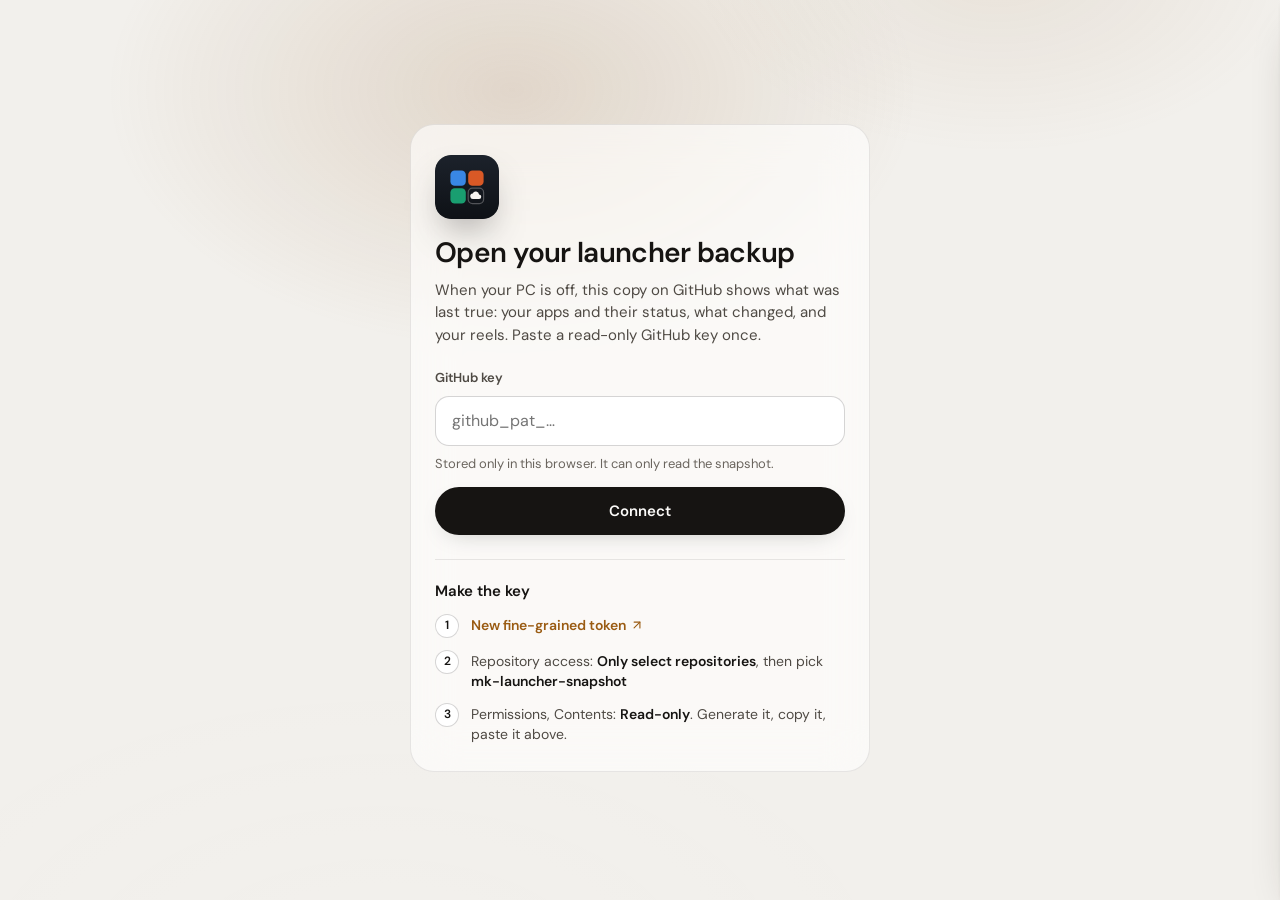
==== commit 49541415: "Publish the launcher shell 1.4.0" ====
--- a/news/index.html
+++ b/news/index.html
@@ -4,7 +4,7 @@
   <meta charset="utf-8">
   <meta name="mkl-mode" content="backup">
   <meta name="mkl-snapshot" content="Mohamed3042/mk-launcher-snapshot">
-  <meta http-equiv="Content-Security-Policy" content="default-src 'self'; script-src 'self'; style-src 'self' 'unsafe-inline'; img-src 'self' data: blob: https:; connect-src 'self' https:; font-src 'self'; manifest-src 'self'; worker-src 'self'; media-src 'self' blob:; frame-src 'none'; object-src 'none'; base-uri 'none'; form-action 'none'">
+  <meta http-equiv="Content-Security-Policy" content="default-src 'self'; script-src 'self'; style-src 'self' 'unsafe-inline'; img-src 'self' data: blob: https:; connect-src 'self' https:; font-src 'self'; manifest-src 'self'; worker-src 'self'; media-src 'self' blob:; frame-src https://www.youtube-nocookie.com; object-src 'none'; base-uri 'none'; form-action 'none'">
   <meta name="referrer" content="no-referrer">
   <meta name="viewport" content="width=device-width, initial-scale=1, viewport-fit=cover">
   <title>MK News · Backup</title>
@@ -21,6 +21,7 @@
   <link rel="preload" href="../fonts/dm-sans-latin-400-normal.woff2" as="font" type="font/woff2" crossorigin>
   <link rel="preload" href="../fonts/dm-sans-latin-600-normal.woff2" as="font" type="font/woff2" crossorigin>
   <link rel="preload" href="../fonts/cormorant-garamond-latin-500-normal.woff2" as="font" type="font/woff2" crossorigin>
+  <link rel="stylesheet" href="../reels.css">
   <link rel="stylesheet" href="news.css">
   <script type="module" src="news.js"></script>
 </head>
--- a/reels.css
+++ b/reels.css
@@ -0,0 +1,251 @@
+/* Reels: full-screen stories and real clips. One stylesheet for the launcher (#/reels) and MK News (news/#/reels):
+   both pages load it next to their own. It reads the launcher's token names; MK News maps them in news.css. */
+
+/* ---------- Reels: MK News as full-screen stories ---------- */
+/* A reel is media: it stays dark in both themes, like a photo or a film still. Only the room around it follows the theme. */
+.reels-stage { position: fixed; z-index: 5; left: 0; right: 0; top: 0; bottom: calc(var(--tab-h) + var(--safe-b) + 18px); }
+.reels-glow { display: none; }
+.reels-col { position: absolute; inset: 0; }
+.reels-track {
+  --ink: #f6f2ec; --ink-2: rgb(246 242 236 / 0.8); --ink-3: rgb(246 242 236 / 0.62);
+  --pill: #f7f5f2; --pill-ink: #0b0b0c; --pill-glow: rgb(255 255 255 / 0.4);
+  --raised: rgb(255 255 255 / 0.12); --hover: rgb(255 255 255 / 0.18); --line: rgb(255 255 255 / 0.16); --line-strong: rgb(255 255 255 / 0.28);
+  --accent: #e9a54b; --accent-soft: rgb(233 165 75 / 0.16);
+  color-scheme: dark;
+  position: absolute; inset: 0; overflow-y: auto; overscroll-behavior: contain; scroll-snap-type: y mandatory;
+  scrollbar-width: none; background: #0b0a09; color: var(--ink); border-radius: 0 0 26px 26px; outline: none;
+}
+.reels-track::-webkit-scrollbar { display: none; }
+.reels-track:focus-visible { box-shadow: inset 0 0 0 2px var(--accent); }
+.reel {
+  position: relative; height: 100%; overflow: hidden; isolation: isolate;
+  scroll-snap-align: start; scroll-snap-stop: always;
+  display: grid; grid-template-rows: auto minmax(0, 1fr) auto;
+}
+.reel:focus-visible { outline: none; }
+/* The picture layer. Warm light underneath, so a picture that cannot load is never a black hole. The artwork is an
+   <img> in the markup (no script has to fill it in), and only the reel on screen moves: a paused animation on every
+   reel kept one full-screen GPU layer per reel (23 at once, about 800 MB at the iPhone's 3x), which is how an art
+   reel went black on the iPhone (2026-10-24). */
+.reel-media {
+  position: absolute; inset: 0; z-index: -2; overflow: hidden;
+  background: radial-gradient(120% 80% at 70% 30%, #4a2e14 0%, #22160d 45%, #120e0b 100%);
+}
+.reel-art { position: absolute; inset: 0; width: 100%; height: 100%; object-fit: cover; object-position: 72% 50%; transform: scale(1.08); }
+.reel-art[hidden] { display: none; }
+.reel.active .reel-art:not(.blur) { animation: reel-drift 28s ease-in-out infinite alternate; }
+@keyframes reel-drift { from { transform: translate(-2.5%, 0) scale(1.08); } to { transform: translate(2.5%, -2%) scale(1.16); } }
+.reel-art.blur { inset: -12%; width: 124%; height: 124%; filter: blur(30px) saturate(1.15) brightness(0.48); transform: none; }
+.reel-tint {
+  position: absolute; inset: 0;
+  background: radial-gradient(90% 60% at 50% 34%, rgb(233 165 75 / 0.34), transparent 70%),
+              linear-gradient(160deg, #3a2614, #17110c 55%, #0e0b09);
+}
+/* a source's logo on a tinted card, when the story has no picture of its own */
+.reel-photo.logo { align-items: center; }
+.reel-logo {
+  display: grid; place-items: center; width: min(46%, 220px); aspect-ratio: 1; border-radius: 30%;
+  background: rgb(255 248 240 / 0.94); box-shadow: 0 30px 80px -30px rgb(0 0 0 / 0.9), 0 0 0 1px rgb(255 255 255 / 0.2);
+}
+.reel-photo.logo .reel-logo img { width: 62%; height: 62%; max-width: none; max-height: none; object-fit: contain; border: 0; border-radius: 16%; box-shadow: none; animation: none !important; }
+
+/* a real clip: the video fills the reel, the thumbnail holds the frame until the player really plays */
+.reel-video { position: absolute; inset: 0; z-index: -1; overflow: hidden; container-type: size; background: #0b0a09; }
+.reel-video .poster { position: absolute; inset: 0; width: 100%; height: 100%; object-fit: cover; z-index: 1; transition: opacity 500ms var(--ease); }
+.reel.playing .reel-video .poster { opacity: 0; }
+.reel-video iframe {
+  position: absolute; left: 50%; top: 50%; transform: translate(-50%, -50%); border: 0; pointer-events: none;
+  /* covers the reel like the thumbnail does; 64 px taller at each end, so the player's own title bar (shown even
+     with controls=0) sits in the letterbox outside the reel and never covers our header */
+  --vw: max(100cqw, 56.25cqh); width: var(--vw); height: calc(var(--vw) * 1.7778 + 128px);
+}
+.reel.clip .reel-shade {
+  background:
+    linear-gradient(to top, rgb(9 8 7 / 0.92) 0%, rgb(9 8 7 / 0.7) 22%, rgb(9 8 7 / 0) 46%),
+    linear-gradient(to bottom, rgb(9 8 7 / 0.55) 0%, rgb(9 8 7 / 0) 16%);
+}
+.reel.clip .reel-copy { grid-row: 3; }
+.reel.clip .reel-title.t-l { font-size: 26px; }
+.reel.clip .reel-title.t-m, .reel.clip .reel-title.t-s { font-size: 21px; }
+.reel.clip .reel-why .txt { -webkit-line-clamp: 2; }
+.reel-sound {
+  position: absolute; z-index: 3; right: 16px; top: calc(var(--safe-t) + 58px); display: inline-flex; align-items: center; gap: 7px;
+  height: 36px; padding: 0 14px 0 11px; border-radius: 999px; border: 1px solid rgb(255 255 255 / 0.22); cursor: pointer;
+  background: rgb(20 18 16 / 0.55); color: #fff; font: 600 13px/1 var(--font);
+  backdrop-filter: blur(14px) saturate(1.3); -webkit-backdrop-filter: blur(14px) saturate(1.3);
+}
+.reel-sound svg.g { width: 17px; height: 17px; }
+.reel-sound::before { content: ""; position: absolute; inset: -5px -2px; } /* a 44px target */
+.reel-sound[aria-pressed="true"] { background: #f7f5f2; color: #0b0b0c; border-color: transparent; }
+.reel-shade {
+  position: absolute; inset: 0; z-index: -1; pointer-events: none;
+  background:
+    linear-gradient(to top, rgb(9 8 7 / 0.97) 0%, rgb(9 8 7 / 0.9) 30%, rgb(9 8 7 / 0.55) 52%, rgb(9 8 7 / 0) 74%),
+    linear-gradient(to bottom, rgb(9 8 7 / 0.7) 0%, rgb(9 8 7 / 0) 18%);
+}
+.reel-photo { grid-row: 2; min-height: 0; display: flex; align-items: center; justify-content: center; padding: 6px 18px 18px; }
+.reel-photo img {
+  display: block; max-width: 100%; max-height: 100%; min-height: 0; object-fit: contain; border-radius: 18px;
+  border: 1px solid rgb(255 255 255 / 0.14); box-shadow: 0 28px 70px -24px rgb(0 0 0 / 0.85);
+  opacity: 0; transition: opacity 400ms var(--ease);
+}
+.reel-photo img[src] { opacity: 1; }
+.reel.active .reel-photo img { animation: reel-breathe 14s ease-in-out infinite alternate; }
+@keyframes reel-breathe { from { transform: scale(1); } to { transform: scale(1.035); } }
+.reel-progress {
+  position: absolute; z-index: 2; left: 16px; right: 16px; top: calc(var(--safe-t) + 9px); height: 3px; border-radius: 3px;
+  background: rgb(255 255 255 / 0.2); overflow: hidden; opacity: 0; transition: opacity 200ms var(--ease);
+}
+.reel-progress i { display: block; height: 100%; background: #fff; transform-origin: left center; transform: scaleX(0); }
+.reels-stage.timed .reel.active .reel-progress { opacity: 1; }
+.reel.active .reel-progress i { animation: reel-time var(--dur, 8s) linear forwards; }
+.reels-stage.held .reel.active .reel-progress i { animation-play-state: paused; }
+@keyframes reel-time { to { transform: scaleX(1); } }
+.reel-top {
+  grid-row: 1; display: flex; align-items: center; gap: 8px; min-width: 0;
+  padding: calc(var(--safe-t) + 22px) 16px 10px; font-size: 13px; font-weight: 600; color: #fff;
+  text-shadow: 0 1px 8px rgb(0 0 0 / 0.5);
+}
+.reel-top .src { white-space: nowrap; overflow: hidden; text-overflow: ellipsis; min-width: 0; }
+.reel-top .kind {
+  flex: none; height: 24px; display: inline-flex; align-items: center; padding: 0 10px; border-radius: 999px;
+  background: rgb(255 255 255 / 0.14); border: 1px solid rgb(255 255 255 / 0.18); font-size: 12px; text-shadow: none;
+  backdrop-filter: blur(10px); -webkit-backdrop-filter: blur(10px);
+}
+.reel-top .age { flex: none; font-weight: 400; color: rgb(255 255 255 / 0.74); }
+.reel-top .grow { flex: 1; }
+.reel-top .count { flex: none; font-weight: 400; font-size: 12px; color: rgb(255 255 255 / 0.6); }
+.reel-copy { grid-row: 3; display: flex; flex-direction: column; gap: 12px; padding: 0 86px 20px 18px; min-width: 0; }
+.reel-title {
+  margin: 0; color: #fff; font-weight: 600; line-height: 1.08; letter-spacing: -0.026em; text-wrap: balance;
+  overflow-wrap: anywhere; text-shadow: 0 2px 22px rgb(0 0 0 / 0.45);
+  display: -webkit-box; -webkit-line-clamp: 5; -webkit-box-orient: vertical; overflow: hidden;
+}
+.reel-title.t-l { font-size: 31px; }
+.reel-title.t-m { font-size: 26px; line-height: 1.1; }
+.reel-title.t-s { font-size: 22px; line-height: 1.14; letter-spacing: -0.018em; }
+.reel-title .owner { font-weight: 400; color: rgb(255 255 255 / 0.62); }
+.reel-why {
+  margin: 0; display: flex; flex-direction: column; gap: 4px; padding: 10px 13px 11px; border-radius: 15px;
+  background: rgb(255 255 255 / 0.1); border: 1px solid rgb(255 255 255 / 0.15);
+  backdrop-filter: blur(14px) saturate(1.2); -webkit-backdrop-filter: blur(14px) saturate(1.2);
+  color: #fff; font-size: 15.5px; line-height: 1.38;
+}
+.reel-why .lbl { display: inline-flex; align-items: center; gap: 6px; font-size: 12px; font-weight: 600; color: rgb(255 255 255 / 0.72); }
+.reel-why .lbl svg.g { width: 14px; height: 14px; color: #f3c27a; }
+.reel-why .txt { display: -webkit-box; -webkit-line-clamp: 3; -webkit-box-orient: vertical; overflow: hidden; }
+.reel-gist { list-style: none; margin: 0; padding: 0; display: grid; gap: 6px; }
+.reel-gist li {
+  position: relative; padding-left: 16px; font-size: 15px; line-height: 1.4; color: rgb(255 255 255 / 0.88);
+  text-shadow: 0 1px 10px rgb(0 0 0 / 0.5);
+  display: -webkit-box; -webkit-line-clamp: 2; -webkit-box-orient: vertical; overflow: hidden;
+}
+.reel-gist li::before { content: ""; position: absolute; left: 2px; top: 0.6em; width: 6px; height: 6px; border-radius: 50%; background: rgb(255 255 255 / 0.6); }
+.reel-gist li[dir="rtl"], .reel-gist li:dir(rtl) { padding: 0 16px 0 0; }
+.reel-gist li:dir(rtl)::before { left: auto; right: 2px; }
+.reel-facts { list-style: none; margin: 0; padding: 0; display: flex; flex-wrap: wrap; gap: 6px; }
+.reel-facts li {
+  display: inline-flex; align-items: center; gap: 6px; height: 28px; padding: 0 11px; border-radius: 999px;
+  background: rgb(255 255 255 / 0.1); border: 1px solid rgb(255 255 255 / 0.14); font-size: 12.5px; white-space: nowrap;
+}
+.reel-facts span { color: rgb(255 255 255 / 0.66); }
+.reel-facts b { font-weight: 600; color: #fff; }
+.reel-facts .mark { width: 8px; height: 8px; flex: none; border-radius: 50%; background: #3fd18c; box-shadow: 0 0 8px rgb(63 209 140 / 0.7); }
+.reel-facts .mark.down { border-radius: 2px; background: transparent; box-shadow: inset 0 0 0 1.75px #ff7b6e; }
+
+/* the action rail: one set of buttons for the reel on screen */
+.reel-rail { position: absolute; z-index: 3; right: 6px; bottom: 18px; display: flex; flex-direction: column; gap: 8px; }
+.reel-rail[hidden] { display: none; }
+.rb {
+  display: flex; flex-direction: column; align-items: center; gap: 4px; width: 68px; padding: 0; border: 0; background: none;
+  color: #fff; font: 600 11px/1.15 var(--font); text-align: center; cursor: pointer; text-shadow: 0 1px 6px rgb(0 0 0 / 0.6);
+  -webkit-tap-highlight-color: transparent;
+}
+.rb svg.g {
+  width: 48px; height: 48px; padding: 13px; border-radius: 50%; stroke-width: 1.8;
+  background: rgb(20 18 16 / 0.5); border: 1px solid rgb(255 255 255 / 0.18); box-shadow: 0 8px 22px -10px rgb(0 0 0 / 0.7);
+  backdrop-filter: blur(14px) saturate(1.3); -webkit-backdrop-filter: blur(14px) saturate(1.3);
+  transition: background 150ms var(--ease), color 150ms var(--ease), transform 120ms var(--ease);
+}
+.rb:hover svg.g { background: rgb(40 36 32 / 0.66); }
+.rb:active svg.g { transform: scale(0.94); }
+.rb[aria-pressed="true"] svg.g { background: #f7f5f2; color: #0b0b0c; border-color: transparent; }
+.rb:focus-visible { outline: none; }
+.rb:focus-visible svg.g { outline: 2px solid var(--accent); outline-offset: 2px; }
+.reel-flash {
+  position: absolute; z-index: 3; left: 50%; top: 42%; width: 84px; height: 84px; margin: -42px 0 0 -42px; border-radius: 50%;
+  display: grid; place-items: center; color: #fff; background: rgb(0 0 0 / 0.42); pointer-events: none; opacity: 0;
+  backdrop-filter: blur(10px); -webkit-backdrop-filter: blur(10px);
+}
+.reel-flash svg.g { width: 34px; height: 34px; }
+.reel-flash.on { animation: reel-flash 750ms var(--ease) forwards; }
+@keyframes reel-flash { 0% { opacity: 0; transform: scale(0.8); } 25% { opacity: 1; transform: scale(1); } 100% { opacity: 0; transform: scale(1.06); } }
+.reel-state {
+  position: absolute; z-index: 3; left: 16px; top: calc(var(--safe-t) + 58px); display: inline-flex; align-items: center; gap: 6px;
+  height: 28px; padding: 0 11px; border-radius: 999px; background: #f7f5f2; color: #0b0b0c; font-size: 12.5px; font-weight: 600;
+  opacity: 0; transform: translateY(-4px); pointer-events: none; transition: opacity 180ms var(--ease), transform 180ms var(--ease);
+}
+.reel-state svg.g { width: 14px; height: 14px; }
+.reel-state.on { opacity: 1; transform: none; }
+.reel-nav { display: none; }
+
+/* the end, and an empty feed */
+.reel.caught { display: grid; place-items: center; grid-template-rows: 1fr; }
+.reel.caught .reel-art { filter: blur(6px) brightness(0.55); animation: none; }
+.caught-body { display: flex; flex-direction: column; align-items: center; gap: 12px; max-width: 340px; padding: 24px; text-align: center; }
+.caught-body svg.big { width: 56px; height: 56px; color: #fff; stroke-width: 1.6; }
+.caught-body h2 { margin: 4px 0 0; font-size: 30px; font-weight: 600; letter-spacing: -0.025em; line-height: 1.1; color: #fff; }
+.caught-body p { margin: 0; color: rgb(255 255 255 / 0.8); line-height: 1.45; }
+.caught-body .btns { justify-content: center; margin-top: 8px; }
+.caught-body .btn { height: 44px; padding: 0 20px; }
+.caught-body .link-btn { margin-top: 6px; color: #f3c27a; }
+.reel.loading .reel-media { background: linear-gradient(90deg, #15120f, #211c17, #15120f); background-size: 200% 100%; animation: shimmer 1.4s linear infinite; }
+
+@media (min-width: 760px) {
+  .reels-stage { left: var(--rail-w); bottom: 0; display: grid; place-items: center; transition: left 260ms var(--ease); }
+  .reels-glow { display: block; position: absolute; inset: 0; z-index: -1; overflow: hidden; pointer-events: none; }
+  .reels-glow i {
+    position: absolute; inset: -18%; background: center / cover no-repeat; opacity: 0;
+    filter: blur(80px) saturate(1.3) brightness(0.62); transition: opacity 900ms var(--ease);
+  }
+  .reels-glow i.on { opacity: 0.72; }
+  .reels-glow::after { content: ""; position: absolute; inset: 0; background: radial-gradient(70% 70% at 50% 50%, transparent 30%, var(--bg) 100%); }
+  .reels-col { position: relative; inset: auto; height: min(calc(100dvh - 48px), 1040px); aspect-ratio: 9 / 16; max-width: calc(100vw - var(--rail-w) - 240px); }
+  .reels-track { border-radius: 28px; box-shadow: 0 40px 120px -40px rgb(0 0 0 / 0.85), 0 0 0 1px rgb(255 255 255 / 0.08); }
+  .reel-copy { padding: 0 24px 26px; gap: 13px; }
+  .reel-top { padding: 24px 22px 10px; }
+  .reel-progress { left: 22px; right: 22px; top: 12px; }
+  .reel-state { left: 22px; top: 62px; }
+  .reel-photo { padding: 4px 22px 20px; }
+  .reel-title.t-l { font-size: 34px; }
+  .reel-title.t-m { font-size: 28px; }
+  .reel-title.t-s { font-size: 24px; }
+  /* beside the column, in the room: follows the theme */
+  .reel-rail { right: auto; left: calc(100% + 16px); bottom: 26px; gap: 12px; }
+  .rb { color: var(--ink-2); text-shadow: none; }
+  .rb svg.g { background: var(--panel); border-color: var(--line-strong); color: var(--ink); box-shadow: none; }
+  .rb:hover svg.g { background: var(--hover); }
+  .rb[aria-pressed="true"] svg.g { background: var(--pill); color: var(--pill-ink); }
+  .reel-nav { display: flex; flex-direction: column; gap: 10px; position: absolute; right: 28px; top: 50%; transform: translateY(-50%); }
+  .reel-nav .icon-btn { width: 48px; height: 48px; border-radius: 50%; border-color: var(--line-strong); background: var(--panel); color: var(--ink);
+    backdrop-filter: var(--blur); -webkit-backdrop-filter: var(--blur); }
+  .reel-nav .icon-btn svg.g { width: 22px; height: 22px; }
+}
+@media (min-width: 760px) and (prefers-color-scheme: light) {
+  :root:where(:not([data-theme="dark"])) .reels-glow i { filter: blur(80px) saturate(1.2) brightness(1.05); }
+  :root:where(:not([data-theme="dark"])) .reels-glow i.on { opacity: 0.4; }
+}
+@media (min-width: 760px) {
+  :root[data-theme="light"] .reels-glow i { filter: blur(80px) saturate(1.2) brightness(1.05); }
+  :root[data-theme="light"] .reels-glow i.on { opacity: 0.4; }
+}
+@media (prefers-reduced-motion: reduce) {
+  .reel-art, .reel.active .reel-art:not(.blur), .reel.active .reel-photo img { animation: none !important; transform: none; }
+  .reel-video .poster { transition: none; }
+  .reel-progress { display: none; }
+}
+@media (prefers-reduced-transparency: reduce) {
+  .rb svg.g, .reel-why, .reel-top .kind, .reel-flash { backdrop-filter: none; -webkit-backdrop-filter: none; }
+  .rb svg.g { background: #1c1916; }
+  .reel-why { background: rgb(28 25 22 / 0.92); }
+}
--- a/news/news.css
+++ b/news/news.css
@@ -686,7 +686,7 @@
   .row-head h2 a, .panel .row-head h2 a { display: inline-flex; align-items: center; min-height: 44px; }
 
   .tabbar {
-    position: fixed; z-index: 50; left: 14px; right: 14px; bottom: calc(10px + var(--safe-b)); display: grid; grid-template-columns: repeat(3, 1fr); gap: 6px;
+    position: fixed; z-index: 50; left: 14px; right: 14px; bottom: calc(10px + var(--safe-b)); display: grid; grid-template-columns: repeat(4, 1fr); gap: 4px;
     padding: 6px; border-radius: 32px; background: rgb(32 26 22 / 0.6); border: 1px solid var(--glass-line);
     -webkit-backdrop-filter: var(--frost); backdrop-filter: var(--frost); box-shadow: 0 14px 40px rgb(0 0 0 / 0.5), var(--glass-edge);
   }
@@ -747,3 +747,164 @@
   .light.lit { opacity: 0.55; }
   .toast, .tooltip, .glass-card { background: #1d1814; }
 }
+
+/* ---------- real pictures: a story's own picture, else its source's logo on a tinted card, else the artwork ---------- */
+.has-pic .art::before, .has-logo .art::before { background-image: var(--warm); transform: none; }
+.has-pic .art .pic { filter: brightness(0.9) saturate(0.95) contrast(1.02); }
+.card-pic .art .pic, .thumb.card-pic .pic { filter: brightness(0.86) saturate(0.9); }
+.has-logo .art::before {
+  background-image: radial-gradient(70% 90% at 82% 50%, rgb(232 162 74 / 0.42), transparent 70%), linear-gradient(100deg, #0d0a09 30%, #2a1b0f);
+}
+.logo-tile {
+  position: absolute; right: 9%; top: 50%; width: 92px; height: 92px; margin-top: -46px; display: grid; place-items: center;
+  border-radius: 24px; background: #fff8f0; box-shadow: 0 22px 50px -20px rgb(0 0 0 / 0.9), 0 0 0 1px rgb(255 255 255 / 0.25);
+  opacity: 0; transition: opacity 0.6s var(--ease);
+}
+.logo-tile.on { opacity: 1; }
+.logo-tile .logo { width: 58%; height: 58%; object-fit: contain; }
+.thumb .logo-tile { right: 50%; margin-right: -30px; width: 60px; height: 60px; margin-top: -30px; border-radius: 16px; }
+.thumb.has-logo .art::after, .thumb.has-pic .art::after { background: linear-gradient(0deg, rgb(12 9 8 / 0.15), transparent 50%); }
+.thumb.has-pic .pic { height: 100%; object-fit: cover; }
+
+/* Topics: every topic as a tile lit by the newest real picture in it */
+.topic-tiles { display: grid; grid-template-columns: repeat(auto-fill, minmax(200px, 1fr)); gap: 12px; margin: 0 0 30px; }
+.topic-tile {
+  position: relative; isolation: isolate; display: flex; align-items: flex-end; min-height: 128px; padding: 14px 16px; overflow: hidden;
+  border-radius: var(--r-card); box-shadow: inset 0 0 0 1px var(--line-2); transition: transform 0.3s var(--ease);
+}
+.topic-tile:hover { transform: translateY(-2px); }
+.topic-tile .art .pic { position: absolute; inset: 0; width: 100%; height: 100%; object-fit: cover; -webkit-mask-image: none; mask-image: none; }
+.topic-tile .art::after { background: linear-gradient(0deg, rgb(12 9 8 / 0.92) 0%, rgb(12 9 8 / 0.45) 52%, rgb(12 9 8 / 0.05) 100%); }
+.topic-tile .logo-tile { top: 38%; right: 50%; margin-right: -32px; width: 64px; height: 64px; margin-top: -32px; border-radius: 18px; }
+.tt-label { position: relative; display: flex; flex-direction: column; gap: 2px; text-shadow: 0 1px 10px rgb(0 0 0 / 0.6); }
+.tt-label b { font: 500 25px/1.05 var(--serif); color: #fff; }
+.tt-label span { font-size: 13px; color: var(--text-2); }
+.back-link { min-height: 44px; margin: -6px 0 6px -4px; color: var(--text-2); }
+
+/* ---------- Reels and Settings: the launcher's modules, dressed as the Newsreel ---------- */
+svg.g { width: 18px; height: 18px; flex: none; stroke: currentColor; fill: none; stroke-width: 1.9; stroke-linecap: round; stroke-linejoin: round; }
+.num { font-variant-numeric: tabular-nums; }
+.muted { color: var(--text-3); font-size: 13px; }
+.btns { display: flex; flex-wrap: wrap; gap: 10px; }
+.btn {
+  display: inline-flex; align-items: center; justify-content: center; gap: 8px; height: 42px; padding: 0 18px; border-radius: 999px; cursor: pointer;
+  border: 1px solid rgb(255 240 225 / 0.2); background: rgb(255 244 232 / 0.1); color: #fff; font: 600 14.5px/1 var(--sans); white-space: nowrap;
+  box-shadow: var(--glass-edge); transition: transform 0.3s var(--ease), background 0.25s;
+}
+.btn:hover { background: rgb(255 244 232 / 0.18); }
+.btn:active { transform: scale(0.97); }
+.btn.primary { background: #fff; color: #0b0908; border-color: transparent; box-shadow: 0 12px 30px -14px rgb(0 0 0 / 0.75); }
+.btn.ghost { background: none; border-color: var(--line-2); }
+.btn.sm { height: 38px; padding: 0 15px; font-size: 13.5px; }
+.btn[disabled] { opacity: 0.5; pointer-events: none; }
+.btn svg.g { width: 16px; height: 16px; }
+.link-btn { padding: 8px 6px; border: 0; background: none; color: var(--amber-2); font: 600 14px var(--sans); cursor: pointer; }
+.icon-btn { display: inline-grid; place-items: center; width: 44px; height: 44px; border-radius: 50%; border: 0; background: none; color: var(--text-2); cursor: pointer; }
+.icon-btn:hover { background: var(--glass-hover); color: #fff; }
+
+/* the reel stage maps the launcher's token names onto the Newsreel's */
+.reels-stage {
+  --bg: #0b0908; --ink: #f7f2ea; --ink-2: #cdc3b6; --ink-3: #998e82; --panel: rgb(255 244 232 / 0.085); --raised: rgb(255 244 232 / 0.12);
+  --hover: rgb(255 244 232 / 0.16); --line: rgb(255 236 214 / 0.12); --line-strong: rgb(255 240 225 / 0.22); --pill: #f7f3ee; --pill-ink: #0b0908;
+  --pill-glow: rgb(255 255 255 / 0.4); --accent: #e8a24a; --accent-soft: rgb(232 162 74 / 0.16); --font: var(--sans); --blur: var(--frost);
+  --rail-w: 0px; --tab-h: 70px; --safe-t: env(safe-area-inset-top, 0px);
+}
+html.route-reels body { overscroll-behavior: none; }
+body[data-view="reels"] .masthead, body[data-view="settings"] .masthead, body[data-view="saved"] .masthead { display: none; }
+body[data-view="reels"] .light { display: none; }
+body[data-view="reels"] #view { padding: 0; }
+@media (max-width: 760px) {
+  body[data-view="reels"] .bar { display: none; }
+  body[data-view="reels"] .toast { bottom: calc(100px + var(--safe-b)); }
+}
+@media (min-width: 761px) {
+  body[data-view="reels"] .bar { background: rgb(11 9 8 / 0.74); -webkit-backdrop-filter: blur(22px); backdrop-filter: blur(22px); }
+  .reels-stage { top: 76px; }
+  .reels-col { height: min(calc(100dvh - 104px), 1000px) !important; max-width: calc(100vw - 240px) !important; }
+}
+
+/* Settings in the Newsreel look */
+.settings { max-width: 820px; }
+.settings .section { margin-top: 30px; }
+.settings .section:first-child { margin-top: 14px; }
+.settings .section-head { margin: 0 0 12px; }
+.settings .section-head h2 { margin: 0; font: 500 30px/1.1 var(--serif); color: #fff; }
+.set-card { background: var(--card-bg); border: 1px solid var(--line-2); border-radius: var(--r-card); overflow: hidden; box-shadow: var(--glass-edge); }
+.set-row { display: flex; align-items: center; gap: 16px; min-height: 68px; padding: 14px 18px; border-top: 1px solid var(--line); }
+.set-row:first-child { border-top: 0; }
+.set-row.col { flex-direction: column; align-items: stretch; gap: 12px; }
+.set-row.wrap { flex-wrap: wrap; }
+.set-row.sub { padding-left: 34px; min-height: 56px; background: rgb(255 244 232 / 0.02); }
+.set-row.sub.off, .set-row.col.off .chans { opacity: 0.55; }
+.set-text { flex: 1; min-width: 0; display: flex; flex-direction: column; gap: 2px; }
+.set-text b { font-size: 16px; font-weight: 600; color: #fff; }
+.set-text > span { color: var(--text-2); font-size: 13.5px; line-height: 1.45; }
+.set-text .scope { display: inline-flex; align-items: center; gap: 5px; margin-top: 4px; font-size: 12px; font-weight: 600; color: var(--text-3); }
+.set-text .scope svg.g { width: 13px; height: 13px; }
+.set-text .clip-state { margin-top: 6px; color: var(--amber-2); font-size: 13px; }
+.set-ctl { display: flex; align-items: center; gap: 10px; flex-wrap: wrap; justify-content: flex-end; }
+.set-row.col .set-ctl, .set-row.col .chips { justify-content: flex-start; }
+.settings .chips.wrap { flex-wrap: wrap; overflow: visible; margin: 0; padding: 0; justify-content: flex-start; gap: 0 8px; }
+.settings .chips.wrap .chip { gap: 6px; }
+.settings .chips.wrap .chip svg.g { width: 15px; height: 15px; }
+.settings .chip .count { opacity: 0.6; margin-left: 4px; font-variant-numeric: tabular-nums; }
+.settings .chip[aria-pressed="false"] { color: var(--text-3); }
+.settings .seg > button[aria-pressed="true"] { background: #fff; }
+.settings .seg > button[disabled] { opacity: 0.45; cursor: default; }
+.settings .seg > button { min-height: 36px; padding: 0 16px; }
+.switch {
+  position: relative; flex: none; width: 54px; height: 32px; padding: 0; border-radius: 999px; cursor: pointer;
+  border: 1px solid var(--line-2); background: rgb(255 244 232 / 0.1); transition: background 0.2s var(--ease), border-color 0.2s var(--ease);
+}
+.switch::before { content: ""; position: absolute; inset: -7px -4px; }
+.switch i { position: absolute; top: 3px; left: 3px; width: 24px; height: 24px; border-radius: 50%; background: var(--text-3); transition: transform 0.2s var(--ease), background 0.2s; }
+.switch[aria-checked="true"] { background: #fff; border-color: #fff; }
+.switch[aria-checked="true"] i { transform: translateX(22px); background: #0b0908; }
+#set-voice { height: 42px; max-width: 260px; padding: 0 12px; border-radius: 12px; font: 400 14px var(--sans); background: rgb(255 244 232 / 0.08); color: #fff; border: 1px solid var(--line-2); }
+.set-link {
+  display: flex; align-items: center; gap: 14px; width: 100%; min-height: 66px; padding: 12px 18px; text-align: left;
+  border: 0; border-top: 1px solid var(--line); background: none; color: #fff; font: inherit; cursor: pointer; transition: background 0.2s;
+}
+.set-link:first-child { border-top: 0; }
+.set-link:hover { background: rgb(255 244 232 / 0.05); }
+.set-link > span:not(.count) { flex: 1; display: flex; flex-direction: column; gap: 2px; min-width: 0; }
+.set-link b { font-size: 16px; font-weight: 600; }
+.set-link > span > span { color: var(--text-2); font-size: 13.5px; }
+.set-link > svg.g:first-child { width: 22px; height: 22px; color: var(--amber); }
+.set-link > svg.g:last-child { color: var(--text-3); }
+.set-link .count { min-width: 28px; height: 28px; padding: 0 9px; display: inline-grid; place-items: center; border-radius: 999px; background: var(--amber); color: #1b1306; font-size: 13.5px; font-weight: 600; }
+.chans { list-style: none; margin: 0; padding: 0; display: grid; grid-template-columns: repeat(auto-fill, minmax(230px, 1fr)); gap: 8px; }
+.chan { display: flex; align-items: center; gap: 8px; min-height: 54px; padding: 6px 2px 6px 14px; border-radius: 14px; background: rgb(255 244 232 / 0.06); border: 1px solid var(--line); }
+.chan.bad { border-color: rgb(239 122 93 / 0.5); }
+.chan-name { flex: 1; min-width: 0; display: flex; flex-direction: column; gap: 1px; }
+.chan-name b { font-size: 14.5px; font-weight: 600; color: #fff; white-space: nowrap; overflow: hidden; text-overflow: ellipsis; }
+.chan-name span { font-size: 12.5px; color: var(--text-3); white-space: nowrap; overflow: hidden; text-overflow: ellipsis; }
+.chan.bad .chan-name span { color: var(--coral); }
+.chan-add { display: flex; gap: 8px; }
+.chan-add input {
+  flex: 1; min-width: 0; height: 46px; padding: 0 16px; border-radius: 999px; border: 1px solid var(--glass-line); background: var(--smoke);
+  color: #fff; font: 400 16px var(--sans); outline: none;
+}
+.chan-add input::placeholder { color: var(--text-3); }
+.chan-add input:focus { box-shadow: 0 0 0 2px rgb(255 255 255 / 0.85); }
+.chan-add .btn { height: 46px; }
+@media (max-width: 760px) {
+  .settings .section-head h2 { font-size: 26px; }
+  .set-row { padding: 14px 16px; }
+  .set-row.sub { padding-left: 28px; }
+  .set-row.wrap .set-ctl { width: 100%; justify-content: flex-start; }
+  .topic-tiles { grid-template-columns: repeat(2, minmax(0, 1fr)); gap: 10px; margin-bottom: 24px; }
+  .topic-tile { min-height: 112px; padding: 12px 13px; }
+  .tt-label b { font-size: 22px; }
+  .chans { grid-template-columns: 1fr; }
+}
+
+/* designed title cards (GitHub previews and the like) never sit behind text: a framed thumbnail in the corner */
+.card.card-pic { --text-w: 60%; }
+.card.card-pic .art .pic {
+  top: 16px; right: 16px; width: 34%; height: auto; aspect-ratio: 2 / 1; object-fit: cover; border-radius: 10px;
+  -webkit-mask-image: none; mask-image: none; filter: none; box-shadow: 0 14px 34px -14px rgb(0 0 0 / 0.9), 0 0 0 1px rgb(255 255 255 / 0.16);
+}
+.card.card-pic .art::after { background: linear-gradient(90deg, rgb(12 9 8 / 0.9), rgb(12 9 8 / 0.6)); }
+@media (max-width: 760px) { .card.card-pic { --text-w: 62%; } .card.card-pic .art .pic { width: 33%; top: 14px; right: 12px; } }
+.topic-tile.card-pic .art::after { background: linear-gradient(0deg, rgb(12 9 8 / 0.96) 0%, rgb(12 9 8 / 0.78) 50%, rgb(12 9 8 / 0.35) 100%); }
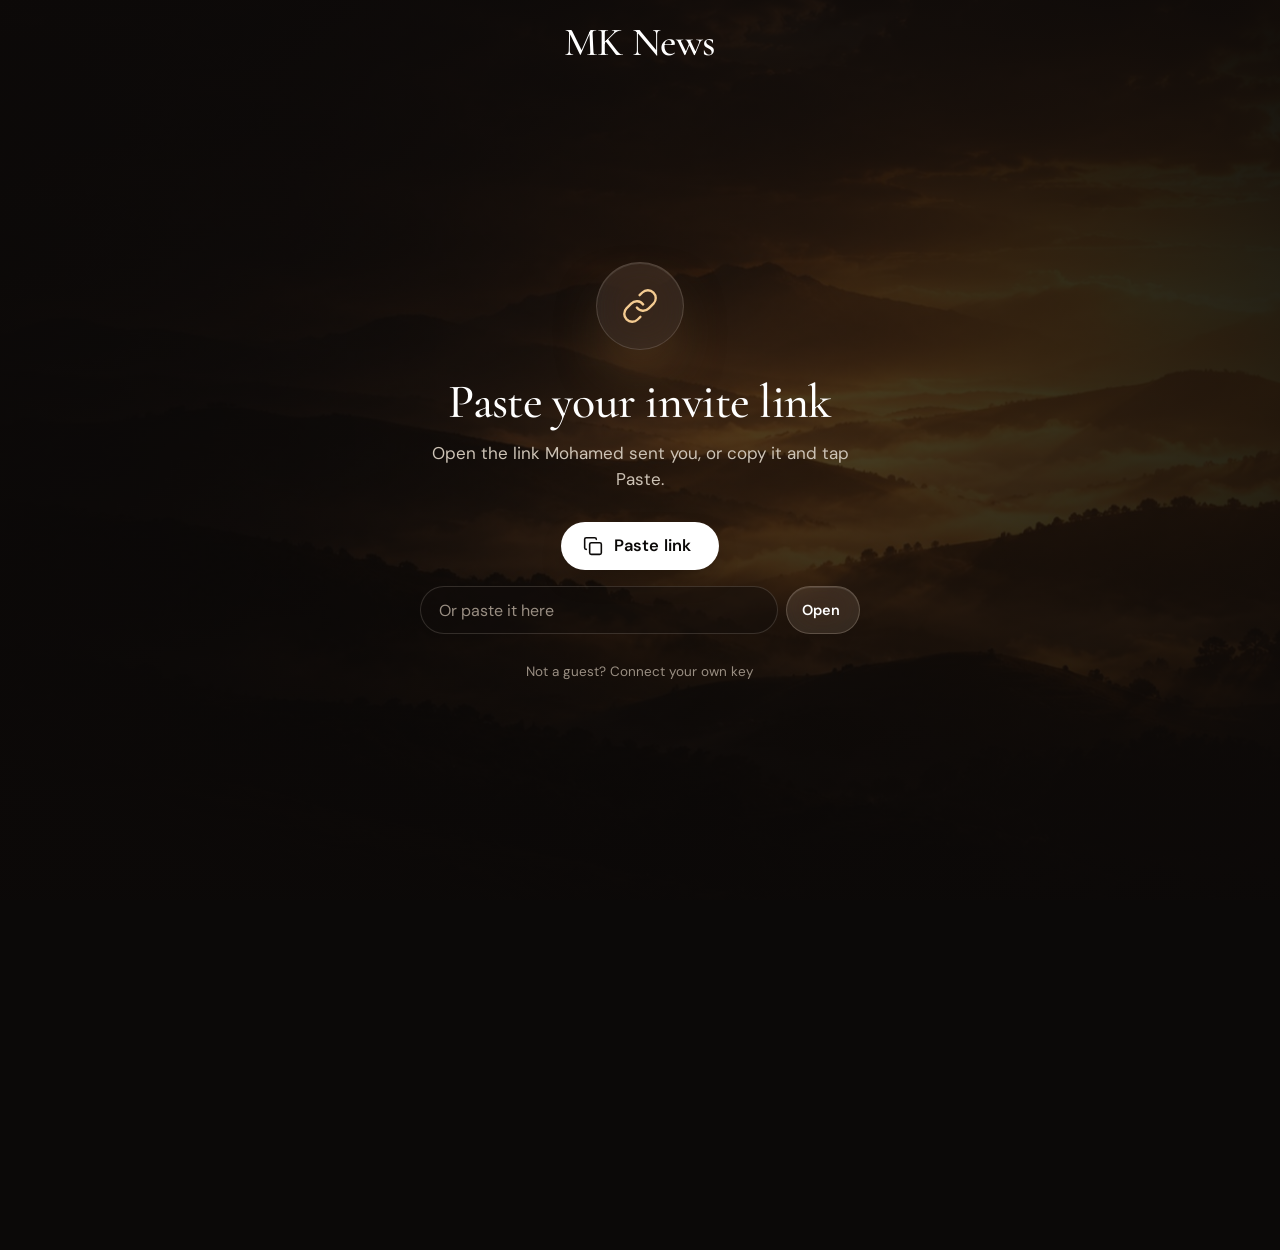
==== commit 5c47f513: "Publish the launcher shell 1.5.0" ====
--- a/news/index.html
+++ b/news/index.html
@@ -7,7 +7,7 @@
   <meta http-equiv="Content-Security-Policy" content="default-src 'self'; script-src 'self'; style-src 'self' 'unsafe-inline'; img-src 'self' data: blob: https:; connect-src 'self' https:; font-src 'self'; manifest-src 'self'; worker-src 'self'; media-src 'self' blob:; frame-src https://www.youtube-nocookie.com; object-src 'none'; base-uri 'none'; form-action 'none'">
   <meta name="referrer" content="no-referrer">
   <meta name="viewport" content="width=device-width, initial-scale=1, viewport-fit=cover">
-  <title>MK News · Backup</title>
+  <title>MK News</title>
   <meta name="description" content="Mohamed's AI news: what changed and what it means for his own apps.">
   <meta name="color-scheme" content="dark">
   <meta name="theme-color" content="#0b0908">
@@ -15,7 +15,7 @@
   <meta name="mobile-web-app-capable" content="yes">
   <meta name="apple-mobile-web-app-status-bar-style" content="black-translucent">
   <meta name="apple-mobile-web-app-title" content="MK News">
-  <link rel="manifest" href="../manifest.webmanifest">
+  <link rel="manifest" href="manifest.webmanifest">
   <link rel="icon" href="../icons/news.svg" type="image/svg+xml">
   <link rel="apple-touch-icon" href="../icons/news-apple-touch-icon.png">
   <link rel="preload" href="../fonts/dm-sans-latin-400-normal.woff2" as="font" type="font/woff2" crossorigin>
--- a/news/news.css
+++ b/news/news.css
@@ -908,3 +908,177 @@
 .card.card-pic .art::after { background: linear-gradient(90deg, rgb(12 9 8 / 0.9), rgb(12 9 8 / 0.6)); }
 @media (max-width: 760px) { .card.card-pic { --text-w: 62%; } .card.card-pic .art .pic { width: 33%; top: 14px; right: 12px; } }
 .topic-tile.card-pic .art::after { background: linear-gradient(0deg, rgb(12 9 8 / 0.96) 0%, rgb(12 9 8 / 0.78) 50%, rgb(12 9 8 / 0.35) 100%); }
+
+/* ---------- guests: his invite link opens MK News (welcome, broken, ended, left, paste), and his Invite page ---------- */
+body.guest .owner-only { display: none !important; }
+body[data-view="guest"] .bar, body[data-view="guest"] .masthead, body[data-view="guest"] .tabbar { display: none; }
+body[data-view="guest"] #view { padding: 0; }
+.pill svg.g { width: 17px; height: 17px; }
+.pill.lg svg.g { width: 20px; height: 20px; }
+.gscreen {
+  position: relative; isolation: isolate; min-height: 100svh; display: flex; flex-direction: column; overflow: hidden;
+  padding: calc(22px + env(safe-area-inset-top, 0px)) var(--g) calc(30px + var(--safe-b));
+}
+.gs-mark { margin: 0; font: 500 40px/1 var(--serif); letter-spacing: -0.01em; color: #fff; }
+/* the calm screens: one glass medallion, one serif line, what to do */
+.gscreen.gs-state { align-items: center; }
+.gscreen.gs-state .art::before { opacity: 0.6; }
+.gscreen.gs-state .art::after { background: radial-gradient(90% 75% at 50% 46%, rgb(12 9 8 / 0.5), rgb(12 9 8 / 0.94) 78%); }
+.gs-card { position: relative; width: min(540px, 100%); margin: auto; padding: 48px 0 24px; text-align: center; }
+.state-icon {
+  display: grid; place-items: center; width: 88px; height: 88px; margin: 0 auto 28px; border-radius: 50%; color: var(--amber-2);
+  background: var(--glass); border: 1px solid var(--glass-line); box-shadow: var(--glass-edge), 0 26px 60px -22px rgb(232 162 74 / 0.5);
+  -webkit-backdrop-filter: var(--frost); backdrop-filter: var(--frost);
+}
+.state-icon svg.g { width: 38px; height: 38px; stroke-width: 1.5; }
+.gs-card h1 { margin: 0; font: 500 48px/1.03 var(--serif); letter-spacing: -0.015em; color: #fff; text-wrap: balance; overflow-wrap: anywhere; outline: none; }
+.gs-card > p { margin: 14px auto 0; max-width: 430px; color: var(--text-2); font-size: 17px; line-height: 1.5; }
+.gs-card .muted { font-size: 14px; }
+.gs-card .acts { display: flex; flex-wrap: wrap; justify-content: center; gap: 12px; margin-top: 30px; }
+.paste-form { display: flex; gap: 8px; max-width: 440px; margin: 16px auto 0; }
+.paste-form input {
+  flex: 1; min-width: 0; height: 48px; padding: 0 18px; border-radius: 999px; border: 1px solid var(--glass-line);
+  background: var(--smoke); color: #fff; font: 400 16px var(--sans); outline: none;
+}
+.paste-form input::placeholder { color: var(--text-3); }
+.paste-form input:focus { box-shadow: 0 0 0 2px rgb(255 255 255 / 0.85); }
+.paste-form input[aria-invalid="true"] { border-color: rgb(239 122 93 / 0.75); }
+.paste-form .pill { height: 48px; }
+.gs-error { min-height: 22px; margin: 10px 0 0; color: var(--coral); font-size: 14px; }
+.gs-error:empty { min-height: 0; margin: 0; }
+.gs-owner { display: inline-flex; align-items: center; min-height: 44px; margin-top: 16px; color: var(--text-3); font-size: 13.5px; }
+.gs-owner:hover { color: #fff; }
+
+/* the welcome: his top stories fanned out on the right, lit by the first one; the invite on the left */
+.gscreen.welcome { display: grid; grid-template-columns: minmax(0, 1fr) minmax(0, 1.05fr); grid-template-rows: auto 1fr; column-gap: clamp(32px, 5vw, 96px); align-items: center; }
+.welcome .gs-mark { grid-column: 1 / -1; align-self: start; }
+.welcome-copy { grid-column: 1; grid-row: 2; max-width: 560px; padding: 24px 0 40px; }
+.welcome .kicker { font-size: 14px; }
+.welcome .kicker b { letter-spacing: 0.1em; }
+.welcome h1 { margin: 14px 0 0; font: 500 clamp(68px, 8.2vw, 120px)/0.94 var(--serif); letter-spacing: -0.03em; color: #fff; overflow-wrap: anywhere; outline: none; }
+.welcome-line { margin: 26px 0 0; color: var(--text); font-size: 22px; line-height: 1.38; }
+.welcome-sub { margin: 6px 0 0; color: var(--text-2); font-size: 17px; }
+.welcome .acts { display: flex; margin-top: 36px; }
+.welcome .acts .pill.lg { height: 54px; padding: 0 30px 0 26px; font-size: 17px; }
+.welcome-tip { display: flex; align-items: flex-start; gap: 10px; max-width: 430px; margin: 22px 0 0; color: var(--text-3); font-size: 14px; line-height: 1.45; }
+.welcome-tip svg.g { width: 16px; height: 16px; margin-top: 2px; color: var(--amber); }
+.fan { grid-column: 2; grid-row: 2; position: relative; height: min(58vh, 540px); }
+.fan-card {
+  --x: 0px; --r: 0deg; --s: 1; position: absolute; isolation: isolate; display: flex; align-items: flex-end; margin: 0; overflow: hidden;
+  width: min(68%, 440px); aspect-ratio: 4 / 3; padding: 20px 22px; border-radius: 22px; background: #16110e;
+  box-shadow: inset 0 0 0 1px rgb(255 236 214 / 0.16), 0 44px 90px -34px rgb(0 0 0 / 0.95);
+  transform: translateX(var(--x)) rotate(var(--r)) scale(var(--s)); animation: deal 1s var(--ease) both;
+}
+.fan-card .art .pic { width: 100%; -webkit-mask-image: none; mask-image: none; filter: brightness(0.86) saturate(0.95) contrast(1.02); }
+.fan-card .art::after { background: linear-gradient(0deg, rgb(12 9 8 / 0.95) 0%, rgb(12 9 8 / 0.55) 44%, rgb(12 9 8 / 0) 72%); }
+.fan-card figcaption { position: relative; display: flex; flex-direction: column; gap: 7px; }
+.fan-card figcaption b { font: 400 12px/1.3 var(--sans); letter-spacing: 0.08em; text-transform: uppercase; color: var(--amber); }
+.fan-card figcaption span { font: 500 25px/1.08 var(--serif); color: #fff; text-wrap: pretty; display: -webkit-box; -webkit-box-orient: vertical; -webkit-line-clamp: 3; overflow: hidden; }
+.fan-card:not(.c0) figcaption { visibility: hidden; } /* the cards behind are pictures only: one headline at a time */
+.fan-card.c0 { z-index: 3; left: 50%; top: 24%; --x: -50%; --r: -2deg; animation-delay: 0.16s; }
+.fan-card.c1 { z-index: 2; left: 0; top: 6%; --r: -8deg; --s: 0.86; opacity: 0.8; animation-delay: 0.04s; }
+.fan-card.c2 { z-index: 1; right: 0; top: 0; --r: 7deg; --s: 0.84; opacity: 0.66; animation-delay: 0.1s; }
+.fan-card.skeleton {
+  background: linear-gradient(90deg, rgb(255 244 232 / 0.04), rgb(255 244 232 / 0.09), rgb(255 244 232 / 0.04)); background-size: 200% 100%;
+  animation: shimmer 1.6s linear infinite; /* the deal plays when the real story lands */
+}
+@keyframes deal { from { opacity: 0; translate: 0 44px; } }
+
+/* his Invite someone page: three numbered steps, then the link as a ticket */
+body[data-view="invite"] .masthead { display: none; }
+.invite-page { max-width: 760px; }
+.invite-page .list-head { margin-bottom: 26px; }
+.invite-flow { display: grid; gap: 26px; }
+.invite-flow[hidden], .invite-ready[hidden] { display: none; }
+.step h2 { display: flex; align-items: center; gap: 14px; margin: 0 0 12px; font: 500 28px/1.1 var(--serif); color: #fff; }
+.step h2 b {
+  display: grid; place-items: center; flex: none; width: 34px; height: 34px; border-radius: 50%; border: 1px solid rgb(232 162 74 / 0.6);
+  color: var(--amber-2); font: 500 21px/1 var(--serif); font-variant-numeric: lining-nums;
+}
+.set-card.pad { padding: 18px; }
+.field-label { display: block; margin: 0 0 8px; color: var(--text-2); font-size: 14px; font-weight: 600; }
+.field {
+  display: block; width: 100%; height: 50px; padding: 0 18px; border-radius: 14px; border: 1px solid var(--line-2);
+  background: rgb(255 244 232 / 0.05); color: #fff; font: 400 16px var(--sans); outline: none;
+}
+.field::placeholder { color: var(--text-3); }
+.field:focus { border-color: rgb(232 162 74 / 0.6); box-shadow: 0 0 0 3px rgb(232 162 74 / 0.14); }
+.field[aria-invalid="true"] { border-color: rgb(239 122 93 / 0.8); }
+#invite-form { display: grid; gap: 12px; }
+#invite-form .pill, #invite-github { height: 46px; justify-self: start; }
+#invite-github[aria-disabled="true"] { opacity: 0.45; cursor: default; }
+.invite-how { margin: 16px 0 0; padding-left: 22px; display: grid; gap: 8px; color: var(--text-2); font-size: 14.5px; line-height: 1.5; }
+.invite-how b { color: #fff; font-weight: 600; }
+.invite-status { min-height: 20px; margin: 0; color: var(--text-2); font-size: 14px; line-height: 1.45; }
+.invite-status[data-tone="error"] { color: var(--coral); }
+.invite-ready { display: grid; gap: 18px; }
+.invite-ticket {
+  position: relative; padding: 30px 28px 26px; border-radius: 22px; text-align: center; background: var(--card-bg); border: 1px solid var(--line-2);
+  box-shadow: var(--glass-edge), 0 30px 70px -36px rgb(232 162 74 / 0.45);
+}
+.success-icon { display: grid; place-items: center; width: 58px; height: 58px; margin: 0 auto 14px; border-radius: 50%; border: 1.5px solid var(--amber); color: var(--amber-2); }
+.success-icon svg.g { width: 30px; height: 30px; }
+.invite-ticket h2 { margin: 0; font: 500 36px/1.05 var(--serif); color: #fff; outline: none; }
+.invite-ticket p { margin: 10px auto 0; max-width: 500px; color: var(--text-2); font-size: 15.5px; line-height: 1.5; }
+.invite-ticket .invite-url { display: inline-block; margin-top: 16px; padding: 8px 14px; border-radius: 10px; background: rgb(255 244 232 / 0.06); color: var(--text-3); font-size: 13px; overflow-wrap: anywhere; }
+.invite-url span { color: var(--amber-2); }
+.invite-ready > .acts { display: flex; flex-wrap: wrap; justify-content: center; gap: 12px; }
+.invite-warn { display: flex; gap: 10px; margin: 0; padding: 12px 16px; border-radius: 14px; background: var(--amber-soft); color: #fbe5c4; font-size: 13.5px; line-height: 1.45; }
+.invite-warn svg.g { width: 16px; height: 16px; margin-top: 2px; color: var(--amber); }
+.invite-after { display: flex; justify-content: center; gap: 24px; }
+.invite-after .link { min-height: 44px; }
+
+/* his guests in Settings: a name, the key's last four, when it ends, and how to stop it */
+.set-row.invite-item { gap: 8px; }
+.invite-line { display: flex; align-items: center; gap: 12px; }
+.invite-line b { font-size: 16px; font-weight: 600; color: #fff; }
+.invite-key { display: inline-flex; align-items: center; gap: 5px; margin-left: auto; color: var(--text-3); font: 600 13px var(--sans); font-variant-numeric: tabular-nums; }
+.invite-key svg.g { width: 14px; height: 14px; }
+.invite-when { color: var(--text-2); font-size: 13.5px; }
+.invite-when.ended { color: var(--coral); }
+.invite-stop { margin: 2px 0 0; padding: 10px 14px; border-radius: 12px; background: var(--amber-soft); color: #fbe5c4; font-size: 13.5px; line-height: 1.45; }
+.set-val { color: var(--text); font-size: 15px; font-weight: 600; }
+.set-link.danger > svg.g:first-child { color: var(--coral); }
+.set-link.danger b { color: #ffd7cc; }
+.about-line { margin: 0; color: var(--text-2); font-size: 14.5px; line-height: 1.55; }
+.about-line b { color: #fff; font-weight: 600; }
+.needs-pc-line { display: flex; align-items: center; gap: 8px; margin: 0; color: var(--text-2); font-size: 14px; }
+.needs-pc-line svg.g { width: 16px; height: 16px; color: var(--amber); }
+
+@media (max-width: 760px) {
+  .gs-mark { font-size: 34px; }
+  .gs-card { padding: 30px 0 12px; }
+  .gs-card h1 { font-size: 37px; }
+  .gs-card > p { font-size: 16px; }
+  .gs-card .acts { flex-direction: column; align-items: stretch; margin-top: 26px; }
+  .gs-card .acts .pill { width: 100%; }
+  .state-icon { width: 76px; height: 76px; margin-bottom: 22px; }
+  .state-icon svg.g { width: 32px; height: 32px; }
+  .paste-form { flex-direction: column; }
+  .paste-form input { flex: none; }
+  .gscreen.welcome { display: flex; flex-direction: column; align-items: stretch; }
+  .fan { height: clamp(250px, 44svh, 400px); margin: 10px calc(-1 * var(--g)) 0; }
+  .fan-card { width: 76%; padding: 14px 16px; border-radius: 18px; }
+  .fan-card figcaption b { font-size: 10.5px; }
+  .fan-card figcaption span { font-size: 18px; -webkit-line-clamp: 2; }
+  .fan-card.c0 { top: 28%; }
+  .fan-card.c1 { left: -8%; top: 8%; }
+  .fan-card.c2 { right: -8%; top: 2%; }
+  .welcome-copy { margin-top: auto; padding: 8px 0 0; }
+  .welcome .kicker { font-size: 12.5px; }
+  .welcome h1 { margin-top: 10px; font-size: 60px; }
+  .welcome-line { margin-top: 14px; font-size: 18.5px; }
+  .welcome-sub { font-size: 15.5px; }
+  .welcome .acts { margin-top: 24px; }
+  .welcome .acts .pill.lg { width: 100%; height: 54px; }
+  .welcome-tip { margin-top: 16px; font-size: 13.5px; }
+  .step h2 { font-size: 24px; }
+  #invite-form .pill, #invite-github { justify-self: stretch; height: 48px; }
+  .invite-ticket { padding: 26px 18px 22px; }
+  .invite-ticket h2 { font-size: 30px; }
+  .invite-ready > .acts { flex-direction: column; }
+  .invite-ready > .acts .pill { width: 100%; }
+}
+@media (prefers-reduced-motion: reduce) {
+  .fan-card { animation: none; }
+}
